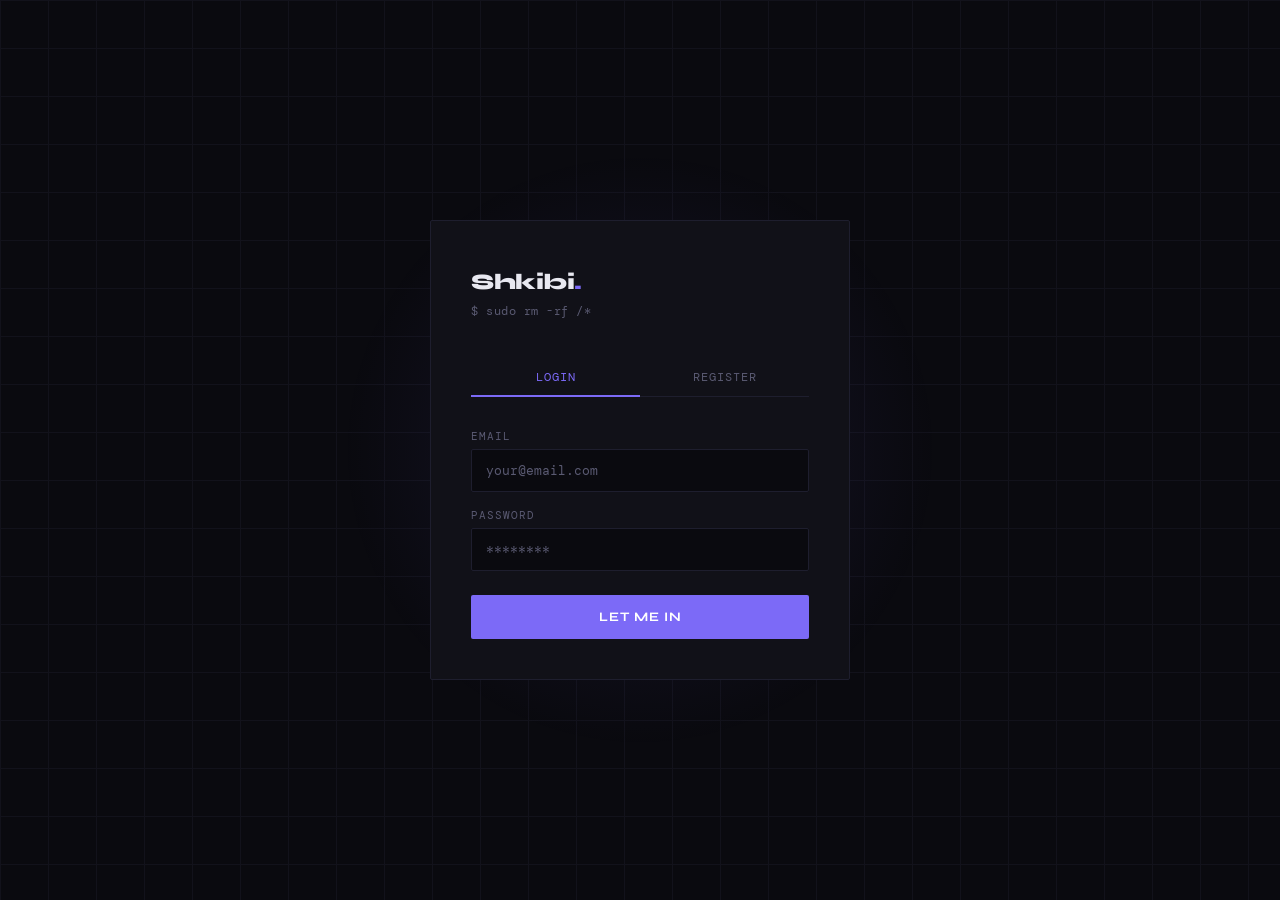
==== frontend/app.html @ e4601b24 "fix: add file attachments with previews for jpg, jpeg, png, gif, webp, mp4" ====
<!-- app.html -->
<!DOCTYPE html>
<html lang="en">
<head>
    <meta charset="UTF-8">
    <meta name="viewport" content="width=device-width, initial-scale=1.0">
    <title>Shkibidigram</title>
    <link rel="stylesheet" href="css/app.css">
</head>
<body>
<div id="app">
    <div id="topbar">
        <div class="logo">Shkibi<span>.</span></div>
        <div class="topbar-spacer"></div>
        <span id="current-user"></span>
        <button class="btn-icon" id="profile-btn">Profile</button>
        <button class="btn-icon" id="logout-btn">logout</button>
    </div>

    <div id="sidebar">
        <div class="sidebar-header">
            <div class="sidebar-tabs">
                <button class="sidebar-tab active" data-tab="chats">Chats</button>
                <button class="sidebar-tab" data-tab="contacts">Contacts</button>
            </div>
            <button class="btn-new" id="new-chat-btn">+ New</button>
        </div>
        <div id="chat-list"></div>
        <div id="contact-list" style="display:none;"></div>
    </div>

    <div id="main">
        <div id="empty-state">
            <div class="big">://</div>
            <div>select a chat or start a new one</div>
        </div>

        <div id="chat-view" style="display:none; flex-direction:column; flex:1; overflow:hidden;">
            <div id="chat-header">
                <div>
                    <div id="chat-header-name"></div>
                    <div id="chat-header-status"></div>
                </div>
                <div class="topbar-spacer"></div>
                <div id="typing-indicator">typing...</div>
            </div>

            <div id="messages-wrap"></div>

            <div id="input-area">
                <div id="input-row">
                    <button class="btn-attach" id="attach-btn" title="Attach file">➕</button>
                    <input type="file" id="file-input" style="display:none;">
                    <textarea id="msg-input" placeholder="Type a message... (Enter to send)" rows="1"></textarea>
                    <button id="send-btn">SEND</button>
                </div>
                <div id="msg-counter" style="font-size:11px;color:var(--muted);text-align:right;padding:2px 0;">0 / 2000</div>
            </div>
        </div>
    </div>
</div>

<div class="modal-overlay" id="new-chat-modal">
    <div class="modal">
        <h3>New direct chat</h3>
        <input id="modal-username" type="text" placeholder="Enter username...">
        <div class="modal-msg" id="modal-msg"></div>
        <div class="modal-actions">
            <button class="btn-secondary" id="modal-cancel">Cancel</button>
            <button class="btn-primary" id="modal-start">Start chat</button>
        </div>
    </div>
</div>

<div class="modal-overlay" id="profile-modal">
    <div class="modal profile-modal">
        <h3>Your Profile</h3>

        <div class="profile-avatar" id="profile-avatar">
            <img id="profile-avatar-img" src="" alt="avatar">
            <button class="btn-avatar" id="avatar-upload-btn" style="display:none;">
                Change avatar
            </button>
            <input type="file" id="avatar-upload" accept="image/jpeg,image/png" style="display:none">
        </div>

        <div class="profile-field">
            <label>Username</label>
            <input type="text" id="profile-username" readonly disabled class="readonly-field">
        </div>

        <div class="profile-field">
            <label>Email</label>
            <input type="email" id="profile-email" readonly disabled class="readonly-field">
        </div>

        <div class="profile-field">
            <label>Display name</label>
            <input type="text" id="profile-display-name" readonly disabled>
        </div>

        <div class="profile-field">
            <label>Status text</label>
            <input type="text" id="profile-status-text" readonly disabled>
        </div>

        <div class="profile-field">
            <label>Member since</label>
            <input type="text" id="profile-created-at" readonly disabled class="readonly-field">
        </div>

        <div id="profile-edit-status" class="edit-status" style="display: none;">
            Edit mode is ON - you can edit fields
        </div>

        <div id="profile-msg" class="modal-msg"></div>

        <div class="modal-actions">
            <button class="btn-secondary" id="profile-cancel">Cancel</button>
            <button class="btn-primary" id="profile-edit-btn">Edit</button>
            <button class="btn-primary" id="profile-save" style="display:none;">Save changes</button>
        </div>
    </div>
</div>

<div class="modal-overlay" id="user-profile-modal">
    <div class="modal profile-modal">
        <h3>Shkibi Profile</h3>

        <div class="profile-avatar" id="user-profile-avatar-section">
            <img id="user-profile-avatar-img" src="" alt="avatar">
        </div>

        <div class="profile-field">
            <label>Username</label>
            <input type="text" id="user-profile-username" readonly disabled class="readonly-field">
        </div>

        <div class="profile-field">
            <label>Display name</label>
            <input type="text" id="user-profile-display-name" readonly disabled class="readonly-field">
        </div>

        <div class="profile-field">
            <label>Status</label>
            <input type="text" id="user-profile-status-text" readonly disabled class="readonly-field">
        </div>

        <div class="modal-actions">
            <button class="btn-primary" id="user-profile-add-contact" style="display:none;">Add to contacts</button>
            <button class="btn-secondary" id="user-profile-close">Close</button>
        </div>
        <div id="user-profile-msg" class="modal-msg"></div>
    </div>
</div>

<div class="modal-overlay" id="chat-type-modal">
    <div class="modal">
        <h3>New chat</h3>
        <div class="modal-actions">
            <button class="btn-secondary" id="type-direct">Direct</button>
            <button class="btn-secondary" id="type-group">Group</button>
        </div>
        <button class="btn-secondary" id="type-cancel">Cancel</button>
    </div>
</div>

<div class="modal-overlay" id="new-group-modal">
    <div class="modal">
        <h3>New group chat</h3>
        <input id="group-name-input" type="text" placeholder="Group name...">
        <div class="group-members-label">Select members</div>
        <div id="group-contacts-list"></div>
        <div id="group-selected-count" class="group-selected-count">0 selected</div>
        <div id="group-msg" class="modal-msg"></div>
        <div class="modal-actions">
            <button class="btn-secondary" id="group-cancel">Cancel</button>
            <button class="btn-primary" id="group-create">Create group</button>
        </div>
    </div>
</div>

<div class="modal-overlay" id="group-info-modal">
    <div class="modal profile-modal">
        <h3 id="group-info-name"></h3>
        <div class="profile-avatar" id="group-info-avatar-section">
            <img id="group-info-avatar-img" src="" alt="avatar" style="width:80px;height:80px;border-radius:50%;object-fit:cover;border:2px solid var(--accent);background:var(--surface2);">
            <button class="btn-avatar" id="group-avatar-upload-btn" style="display:none;">Change avatar</button>
            <input type="file" id="group-avatar-input" accept="image/jpeg,image/png" style="display:none;">
        </div>
        <div id="group-info-view">
            <div class="group-members-label" id="group-info-count"></div>
        </div>
        <div id="group-info-edit" style="display:none;">
            <div class="profile-field">
                <label>Group name</label>
                <input type="text" id="group-info-name-input">
            </div>
            <div id="group-info-edit-msg" class="modal-msg"></div>
        </div>
        <div id="group-info-members" style="max-height:320px;overflow-y:auto;border:1px solid var(--border);border-radius:2px;"></div>
        <div class="modal-actions">
            <button class="btn-secondary" id="group-info-close">Close</button>
            <button class="btn-primary" id="group-info-edit-btn">Edit</button>
            <button class="btn-primary" id="group-info-save-btn" style="display:none;">Save</button>
            <button class="btn-primary" id="group-info-add-members">Add members</button>
            <button class="btn-danger" id="group-info-leave">Leave chat</button>
        </div>
    </div>
</div>

<div class="modal-overlay" id="add-members-modal">
    <div class="modal">
        <h3>Add members</h3>
        <div class="group-members-label">Select from contacts</div>
        <div id="add-members-list" style="max-height:260px;overflow-y:auto;border:1px solid var(--border);border-radius:2px;padding:6px;"></div>
        <div id="add-members-selected" class="group-selected-count">0 selected</div>
        <div id="add-members-msg" class="modal-msg"></div>
        <div class="modal-actions">
            <button class="btn-secondary" id="add-members-cancel">Back</button>
            <button class="btn-primary" id="add-members-confirm">Add</button>
        </div>
    </div>
</div>

<script src="js/api.js"></script>
<script src="js/ws.js"></script>
<script src="js/chats.js"></script>
<script src="js/messages.js"></script>
<script src="js/profile.js"></script>
<script src="js/some_profile.js"></script>
<script src="js/contacts.js"></script>
</body>
</html>
---- frontend/css/app.css ----
@import url('https://fonts.googleapis.com/css2?family=Syne:wght@400;600;700;800&family=DM+Mono:wght@300;400;500&display=swap');

*, *::before, *::after {
    box-sizing: border-box;
    margin: 0;
    padding: 0;
}

:root {
    --bg: #0a0a0f;
    --surface: #111118;
    --surface2: #16161f;
    --border: #1e1e2e;
    --accent: #7c6af7;
    --accent-dim: #4a3fa0;
    --text: #e8e8f0;
    --muted: #5a5a72;
    --error: #f7566a;
    --success: #56f7a0;
    --online: #56f7a0;
    --sidebar: 300px;
    --topbar: 56px;
}

html, body {
    height: 100%;
    background: var(--bg);
    color: var(--text);
    font-family: 'DM Mono', monospace;
    font-size: 13px;
    overflow: hidden;
}

#app {
    display: grid;
    grid-template-columns: var(--sidebar) 1fr;
    grid-template-rows: var(--topbar) 1fr;
    height: 100vh;
}

#topbar {
    grid-column: 1 / -1;
    display: flex;
    align-items: center;
    padding: 0 20px;
    border-bottom: 1px solid var(--border);
    background: var(--surface);
    gap: 16px;
}

.logo {
    font-family: 'Syne', sans-serif;
    font-size: 18px;
    font-weight: 800;
    letter-spacing: -0.5px;
    cursor: pointer;
}

.logo span {
    color: var(--accent);
}

.topbar-spacer {
    flex: 1;
}

#current-user {
    color: var(--muted);
    font-size: 12px;
}

.btn-icon {
    background: none;
    border: 1px solid var(--border);
    border-radius: 2px;
    color: var(--muted);
    padding: 6px 12px;
    font-family: 'DM Mono', monospace;
    font-size: 11px;
    cursor: pointer;
    transition: all 0.2s;
}

.btn-icon:hover {
    color: var(--text);
    border-color: var(--muted);
}

#sidebar {
    background: var(--surface);
    border-right: 1px solid var(--border);
    display: flex;
    flex-direction: column;
    overflow: hidden;
}

.sidebar-header {
    display: flex;
    align-items: center;
    justify-content: space-between;
    padding: 16px;
    border-bottom: 1px solid var(--border);
}

.sidebar-title {
    font-family: 'Syne', sans-serif;
    font-size: 11px;
    font-weight: 700;
    letter-spacing: 2px;
    text-transform: uppercase;
    color: var(--muted);
}

.btn-new {
    background: var(--accent);
    border: none;
    border-radius: 2px;
    color: #fff;
    font-family: 'Syne', sans-serif;
    font-size: 11px;
    font-weight: 700;
    padding: 6px 12px;
    cursor: pointer;
    letter-spacing: 1px;
    transition: background 0.2s;
}

.btn-new:hover {
    background: #9180ff;
}

#chat-list {
    flex: 1;
    overflow-y: auto;
}

#chat-list::-webkit-scrollbar {
    width: 4px;
}

#chat-list::-webkit-scrollbar-track {
    background: transparent;
}

#chat-list::-webkit-scrollbar-thumb {
    background: var(--border);
    border-radius: 2px;
}

.chat-item {
    display: flex;
    align-items: center;
    gap: 12px;
    padding: 14px 16px;
    border-bottom: 1px solid var(--border);
    cursor: pointer;
    transition: background 0.15s;
}

.chat-item:hover {
    background: var(--surface2);
}

.chat-item.active {
    background: var(--surface2);
    border-left: 2px solid var(--accent);
}

.avatar {
    width: 36px;
    height: 36px;
    border-radius: 2px;
    background: var(--accent-dim);
    display: flex;
    align-items: center;
    justify-content: center;
    font-family: 'Syne', sans-serif;
    font-weight: 700;
    font-size: 14px;
    color: #fff;
    flex-shrink: 0;
    position: relative;
}

.online-dot {
    position: absolute;
    bottom: -2px;
    right: -2px;
    width: 8px;
    height: 8px;
    border-radius: 50%;
    background: var(--online);
    border: 2px solid var(--surface);
    display: none;
}

.online-dot.visible {
    display: block;
}

.chat-info {
    flex: 1;
    min-width: 0;
}

.chat-name {
    font-family: 'Syne', sans-serif;
    font-size: 13px;
    font-weight: 600;
    white-space: nowrap;
    overflow: hidden;
    text-overflow: ellipsis;
}

.chat-preview {
    color: var(--muted);
    font-size: 11px;
    white-space: nowrap;
    overflow: hidden;
    text-overflow: ellipsis;
    margin-top: 2px;
}

#main {
    display: flex;
    flex-direction: column;
    overflow: hidden;
}

#chat-header {
    height: var(--topbar);
    display: flex;
    align-items: center;
    padding: 0 20px;
    border-bottom: 1px solid var(--border);
    background: var(--surface);
    gap: 12px;
}

#chat-header-name {
    font-family: 'Syne', sans-serif;
    font-size: 15px;
    font-weight: 700;
}

#chat-header-status {
    color: var(--muted);
    font-size: 11px;
}

#typing-indicator {
    color: var(--accent);
    font-size: 11px;
    display: none;
}

#typing-indicator.visible {
    display: block;
}

#empty-state {
    flex: 1;
    display: flex;
    flex-direction: column;
    align-items: center;
    justify-content: center;
    color: var(--muted);
    gap: 8px;
}

#empty-state .big {
    font-family: 'Syne', sans-serif;
    font-size: 32px;
    font-weight: 800;
    color: var(--border);
}

#messages-wrap {
    flex: 1;
    overflow-y: auto;
    padding: 20px;
    display: flex;
    flex-direction: column;
    gap: 4px;
}

#messages-wrap::-webkit-scrollbar {
    width: 4px;
}

#messages-wrap::-webkit-scrollbar-thumb {
    background: var(--border);
}

.msg-row {
    display: flex;
    gap: 10px;
    max-width: 70%;
}

.msg-row.mine {
    align-self: flex-end;
    flex-direction: row-reverse;
}

.msg-row.mine .bubble {
    background: var(--accent-dim);
    border-color: var(--accent);
}

.msg-row.mine .bubble-time,
.msg-row.mine .bubble-status {
    color: rgba(255, 255, 255, 0.6);
}

.msg-row.mine .bubble-status.read {
    color: #fff;
}

.bubble {
    background: var(--surface);
    border: 1px solid var(--border);
    border-radius: 2px;
    padding: 10px 14px;
    line-height: 1.5;
}

.bubble-meta {
    display: flex;
    gap: 8px;
    align-items: baseline;
    margin-bottom: 4px;
}

.bubble-sender {
    font-family: 'Syne', sans-serif;
    font-size: 11px;
    font-weight: 700;
    color: var(--accent);
}

.bubble-time {
    font-size: 10px;
    color: var(--muted);
}

.bubble-status {
    font-size: 10px;
    color: var(--muted);
}

.bubble-content {
    word-break: break-word;
}

.bubble-edited {
    font-size: 10px;
    color: var(--muted);
    margin-top: 4px;
}

#input-area {
    padding: 16px 20px;
    border-top: 1px solid var(--border);
    background: var(--surface);
    display: flex;
    flex-direction: column;
    gap: 0;
}

#input-row {
    display: flex;
    gap: 10px;
    align-items: flex-end;
}

#msg-input {
    flex: 1;
    background: var(--bg);
    border: 1px solid var(--border);
    border-radius: 2px;
    color: var(--text);
    font-family: 'DM Mono', monospace;
    font-size: 13px;
    padding: 12px 14px;
    resize: none;
    outline: none;
    min-height: 44px;
    max-height: 140px;
    line-height: 1.5;
    transition: border-color 0.2s;
    scrollbar-width: none;
}

#msg-input::-webkit-scrollbar {
    display: none;
}

#msg-input:focus {
    border-color: var(--accent);
}

#msg-input::placeholder {
    color: var(--muted);
}

#send-btn {
    background: var(--accent);
    border: none;
    border-radius: 2px;
    color: #fff;
    font-family: 'Syne', sans-serif;
    font-size: 12px;
    font-weight: 700;
    letter-spacing: 1px;
    padding: 12px 20px;
    cursor: pointer;
    transition: background 0.2s;
    height: 44px;
}

#send-btn:hover {
    background: #9180ff;
}

.modal-overlay {
    position: fixed;
    inset: 0;
    background: rgba(0, 0, 0, 0.7);
    display: flex;
    align-items: center;
    justify-content: center;
    z-index: 100;
    display: none;
}

.modal-overlay.open {
    display: flex;
}

.modal {
    background: var(--surface);
    border: 1px solid var(--border);
    border-radius: 2px;
    padding: 32px;
    width: 380px;
    display: flex;
    flex-direction: column;
    gap: 16px;
}

.modal h3 {
    font-family: 'Syne', sans-serif;
    font-size: 16px;
    font-weight: 800;
}

.modal input {
    background: var(--bg);
    border: 1px solid var(--border);
    border-radius: 2px;
    color: var(--text);
    font-family: 'DM Mono', monospace;
    font-size: 13px;
    padding: 10px 12px;
    outline: none;
    width: 100%;
}

.modal input:focus {
    border-color: var(--accent);
}

.modal-actions {
    display: flex;
    gap: 10px;
}

.btn-primary {
    flex: 1;
    background: var(--accent);
    border: none;
    border-radius: 2px;
    color: #fff;
    font-family: 'Syne', sans-serif;
    font-size: 12px;
    font-weight: 700;
    letter-spacing: 1px;
    padding: 12px;
    cursor: pointer;
}

.btn-secondary {
    flex: 1;
    background: none;
    border: 1px solid var(--border);
    border-radius: 2px;
    color: var(--muted);
    font-family: 'DM Mono', monospace;
    font-size: 12px;
    padding: 12px;
    cursor: pointer;
}

.btn-secondary:hover {
    color: var(--text);
}

.modal-msg {
    font-size: 12px;
    color: var(--text);
    display: none;
}

.modal-msg.show {
    display: block;
}

.profile-modal {
    width: 420px;
    max-width: 90%;
}

.profile-avatar {
    display: flex;
    flex-direction: column;
    align-items: center;
    gap: 10px;
    margin-bottom: 20px;
}

.profile-avatar img {
    width: 80px;
    height: 80px;
    border-radius: 50%;
    object-fit: cover;
    border: 2px solid var(--accent);
    background: var(--surface2);
}

.avatar-upload-btn {
    font-size: 11px;
    color: var(--accent);
    cursor: pointer;
    text-decoration: underline;
    font-family: 'DM Mono', monospace;
}

.avatar-upload-btn:hover {
    color: var(--text);
}

.profile-field {
    display: flex;
    flex-direction: column;
    gap: 6px;
    margin-bottom: 16px;
}

.profile-field label {
    font-size: 11px;
    letter-spacing: 1px;
    text-transform: uppercase;
    color: var(--muted);
}

.profile-field input {
    background: var(--bg);
    border: 1px solid var(--border);
    border-radius: 2px;
    color: var(--text);
    font-family: 'DM Mono', monospace;
    font-size: 13px;
    padding: 10px 12px;
    outline: none;
    transition: border-color 0.2s;
}

.profile-field input:focus {
    border-color: var(--accent);
}

.readonly-field {
    background: var(--surface2) !important;
    opacity: 0.7;
    cursor: default;
}

.readonly-field:focus {
    border-color: var(--border) !important;
}

.modal-actions {
    display: flex;
    gap: 10px;
    margin-top: 10px;
}

.btn-primary {
    flex: 1;
    background: var(--accent);
    border: none;
    border-radius: 2px;
    color: #fff;
    font-family: 'Syne', sans-serif;
    font-size: 12px;
    font-weight: 700;
    letter-spacing: 1px;
    padding: 12px;
    cursor: pointer;
    transition: background 0.2s;
}

.btn-primary:hover {
    background: #9180ff;
}

.btn-primary:disabled {
    background: var(--accent-dim);
    cursor: not-allowed;
}

.btn-secondary {
    flex: 1;
    background: none;
    border: 1px solid var(--border);
    border-radius: 2px;
    color: var(--muted);
    font-family: 'DM Mono', monospace;
    font-size: 12px;
    padding: 12px;
    cursor: pointer;
    transition: all 0.2s;
}

.btn-secondary:hover {
    color: var(--text);
    border-color: var(--text);
}

.edit-status {
    text-align: center;
    padding: 10px;
    margin: 10px 0;
    background: rgba(124, 106, 247, 0.15);
    border: 1px solid var(--accent);
    border-radius: 2px;
    color: #ffffff;
    font-size: 12px;
    font-weight: 600;
    letter-spacing: 0.5px;
}

.profile-field input.editable {
    background: var(--bg) !important;
    border: 2px solid var(--accent) !important;
    color: var(--text) !important;
    opacity: 1;
}

.profile-field input:disabled {
    background: var(--surface2);
    border: 1px solid var(--border);
    opacity: 0.7;
    cursor: not-allowed;
}

.btn-avatar {
    background: var(--surface2);
    border: 1px solid var(--border);
    border-radius: 6px;
    color: var(--text);
    font-family: 'DM Mono', monospace;
    font-size: 12px;
    padding: 8px 16px;
    cursor: pointer;
    transition: all 0.2s ease;
    display: flex;
    align-items: center;
    gap: 6px;
    letter-spacing: 0.5px;
}

.btn-avatar:hover {
    background: var(--accent);
    border-color: var(--accent);
    color: #fff;
    transform: translateY(-1px);
    box-shadow: 0 4px 12px rgba(124, 106, 247, 0.3);
}

.btn-avatar:active {
    transform: translateY(0);
}

.btn-avatar::before {
    font-size: 14px;
}

.btn-avatar:disabled {
    opacity: 0.5;
    cursor: not-allowed;
    transform: none;
    box-shadow: none;
}

.btn-avatar:disabled:hover {
    background: var(--surface2);
    border-color: var(--border);
    color: var(--text);
}

#chat-header-name {
    cursor: pointer;
    transition: color 0.2s;
}

#chat-header-name:hover {
    color: var(--accent);
}

.modal-msg.success {
    background: rgba(86,247,160,0.1);
    border: 1px solid var(--success);
    color: var(--success);
    display: block;
}
.modal-msg.error {
    background: rgba(247,86,106,0.1);
    border: 1px solid var(--error);
    color: var(--error);
    display: block;
}

.sidebar-tabs {
    display: flex;
    flex: 1;
    margin-right: 12px;
}
.sidebar-tab {
    flex: 1;
    background: none;
    border: none;
    border-bottom: 2px solid transparent;
    color: var(--muted);
    cursor: pointer;
    padding: 0;
    font-family: 'Syne', sans-serif;
    font-size: 11px;
    font-weight: 700;
    letter-spacing: 1.5px;
    text-transform: uppercase;
    transition: color 0.15s, border-color 0.15s;
}
.sidebar-tab.active {
    color: var(--accent);
    border-bottom-color: var(--accent);
}
.btn-remove-contact {
    background: none;
    border: none;
    color: var(--muted);
    cursor: pointer;
    font-size: 12px;
    opacity: 0;
    transition: opacity 0.15s;
    padding: 4px 6px;
    flex-shrink: 0;
}
.chat-item:hover .btn-remove-contact {
    opacity: 1;
}
.empty-contacts {
    padding: 32px 16px;
    text-align: center;
    color: var(--muted);
    font-size: 13px;
}



.group-members-label {
    font-size: 11px;
    letter-spacing: 1px;
    text-transform: uppercase;
    color: var(--muted);
    margin-bottom: 4px;
}

#group-contacts-list {
    display: flex;
    flex-direction: column;
    gap: 4px;
    max-height: 220px;
    overflow-y: auto;
    border: 1px solid var(--border);
    border-radius: 2px;
    padding: 6px;
}

#group-contacts-list::-webkit-scrollbar {
    width: 4px;
}

#group-contacts-list::-webkit-scrollbar-thumb {
    background: var(--border);
}

.group-member-item {
    display: flex;
    align-items: center;
    gap: 10px;
    padding: 8px 10px;
    border-radius: 2px;
    cursor: pointer;
    transition: background 0.15s;
    user-select: none;
}

.group-member-item:hover {
    background: var(--surface2);
}

.group-member-item.selected {
    background: rgba(124, 106, 247, 0.15);
    border: 1px solid var(--accent-dim);
}

.group-member-check {
    width: 16px;
    height: 16px;
    border: 1px solid var(--muted);
    border-radius: 2px;
    display: flex;
    align-items: center;
    justify-content: center;
    font-size: 11px;
    flex-shrink: 0;
    transition: all 0.15s;
}

.group-member-item.selected .group-member-check {
    background: var(--accent);
    border-color: var(--accent);
    color: #fff;
}

.group-member-name {
    font-family: 'Syne', sans-serif;
    font-size: 13px;
    font-weight: 600;
}

.group-member-username {
    font-size: 11px;
    color: var(--muted);
}

.group-selected-count {
    font-size: 11px;
    color: var(--muted);
    text-align: right;
}

.btn-danger {
    flex: 1;
    background: none;
    border: 1px solid var(--error);
    border-radius: 2px;
    color: var(--error);
    font-family: 'DM Mono', monospace;
    font-size: 12px;
    padding: 12px;
    cursor: pointer;
    transition: all 0.2s;
}

.btn-danger:hover {
    background: rgba(247, 86, 106, 0.1);
}

.msg-context-menu {
    position: fixed;
    z-index: 200;
    background: var(--surface);
    border: 1px solid var(--border);
    border-radius: 2px;
    min-width: 180px;
    overflow: hidden;
    box-shadow: 0 4px 16px rgba(0,0,0,0.4);
}

.context-menu-item {
    padding: 10px 16px;
    font-size: 12px;
    font-family: 'DM Mono', monospace;
    cursor: pointer;
    transition: background 0.15s;
    color: var(--text);
}

.context-menu-item:hover {
    background: var(--surface2);
}

.context-menu-item.danger {
    color: var(--error);
}

.context-menu-item.danger:hover {
    background: rgba(247, 86, 106, 0.1);
}

.context-menu-divider {
    height: 1px;
    background: var(--border);
    margin: 4px 0;
}

.context-menu-label {
    padding: 4px 16px;
    font-size: 10px;
    letter-spacing: 1px;
    text-transform: uppercase;
    color: var(--muted);
}

.context-menu-reader {
    color: var(--text);
    font-size: 12px;
    cursor: default;
}

.context-menu-reader:hover {
    background: none;
}

.edit-indicator {
    display: none;
    align-items: center;
    justify-content: space-between;
    padding: 6px 14px;
    font-size: 11px;
    color: var(--accent);
    border-top: 1px solid var(--accent-dim);
    background: rgba(124, 106, 247, 0.08);
    width: 100%;
}

.edit-indicator button {
    background: none;
    border: none;
    color: var(--muted);
    cursor: pointer;
    font-size: 13px;
    padding: 0 4px;
}

.edit-indicator button:hover {
    color: var(--text);
}

.unread-badge {
    min-width: 18px;
    height: 18px;
    background: var(--accent);
    border-radius: 9px;
    font-size: 11px;
    font-family: 'Syne', sans-serif;
    font-weight: 700;
    color: #fff;
    display: flex;
    align-items: center;
    justify-content: center;
    padding: 0 5px;
    flex-shrink: 0;
}

.bubble-reply {
    border-left: 2px solid var(--accent);
    padding: 4px 8px;
    margin-bottom: 6px;
    cursor: pointer;
    border-radius: 2px;
    background: rgba(124, 106, 247, 0.08);
    transition: background 0.15s;
}

.bubble-reply:hover {
    background: rgba(124, 106, 247, 0.18);
}

.bubble-reply-sender {
    display: block;
    font-size: 11px;
    font-family: 'Syne', sans-serif;
    font-weight: 700;
    color: var(--accent);
    margin-bottom: 2px;
}

.bubble-reply-text {
    display: block;
    font-size: 11px;
    color: var(--text);
    opacity: 0.7;
    white-space: nowrap;
    overflow: hidden;
    text-overflow: ellipsis;
}

.reply-indicator-content {
    display: flex;
    flex-direction: column;
    gap: 2px;
    flex: 1;
    min-width: 0;
}

.reply-indicator-sender {
    font-size: 11px;
    font-family: 'Syne', sans-serif;
    font-weight: 700;
    color: var(--accent);
}

.reply-indicator-text {
    font-size: 11px;
    color: var(--muted);
    white-space: nowrap;
    overflow: hidden;
    text-overflow: ellipsis;
}

.msg-row.highlighted .bubble {
    animation: highlight-flash 1.5s ease;
}

@keyframes highlight-flash {
    0%   { background: rgba(124, 106, 247, 0.35); }
    100% { background: inherit; }
}

.date-separator {
    display: flex;
    align-items: center;
    gap: 12px;
    padding: 12px 0;
    color: var(--muted);
    font-size: 11px;
    letter-spacing: 1px;
    text-transform: uppercase;
}

.date-separator::before,
.date-separator::after {
    content: '';
    flex: 1;
    height: 1px;
    background: var(--border);
}

.btn-attach {
    background: none;
    border: none;
    font-size: 18px;
    cursor: pointer;
    padding: 0 8px;
    color: var(--muted);
    transition: color 0.15s;
    flex-shrink: 0;
    margin-bottom: 8px;
}

.btn-attach:hover {
    color: var(--text);
}

.btn-attach:disabled {
    opacity: 0.5;
    cursor: not-allowed;
}

.bubble-attachment {
    margin-bottom: 6px;
}

.bubble-file-preview {
    display: flex;
    align-items: center;
    gap: 10px;
    padding: 8px 10px;
    background: rgba(0, 0, 0, 0.2);
    border-radius: 4px;
    min-width: 200px;
    max-width: 280px;
}

.file-preview-icon {
    font-size: 28px;
    text-decoration: none;
    cursor: pointer;
    display: block;
    background: transparent;
}

.file-preview-info {
    flex: 1;
    min-width: 0;
}

.file-preview-name {
    font-size: 12px;
    font-family: 'Syne', sans-serif;
    font-weight: 600;
    white-space: nowrap;
    overflow: hidden;
    text-overflow: ellipsis;
    color: var(--text);
}

.file-preview-meta {
    font-size: 11px;
    color: var(--muted);
    margin-top: 2px;
}

.file-preview-download {
    color: var(--accent);
    font-size: 18px;
    text-decoration: none;
    flex-shrink: 0;
    padding: 4px;
    transition: color 0.15s;
}

.file-preview-download:hover {
    color: var(--text);
}

.file-preview-thumb {
    width: 40px;
    height: 40px;
    border-radius: 4px;
    overflow: hidden;
    flex-shrink: 0;
}

.file-preview-thumb img {
    width: 100%;
    height: 100%;
    object-fit: cover;
}

.file-preview-name-link {
    color: var(--text);
    text-decoration: none;
}

.file-preview-name-link:hover {
    color: var(--accent);
}

.file-preview-thumb {
    position: relative;
}

.file-preview-video-thumb {
    width: 40px;
    height: 40px;
    object-fit: cover;
    border-radius: 4px;
    display: block;
}
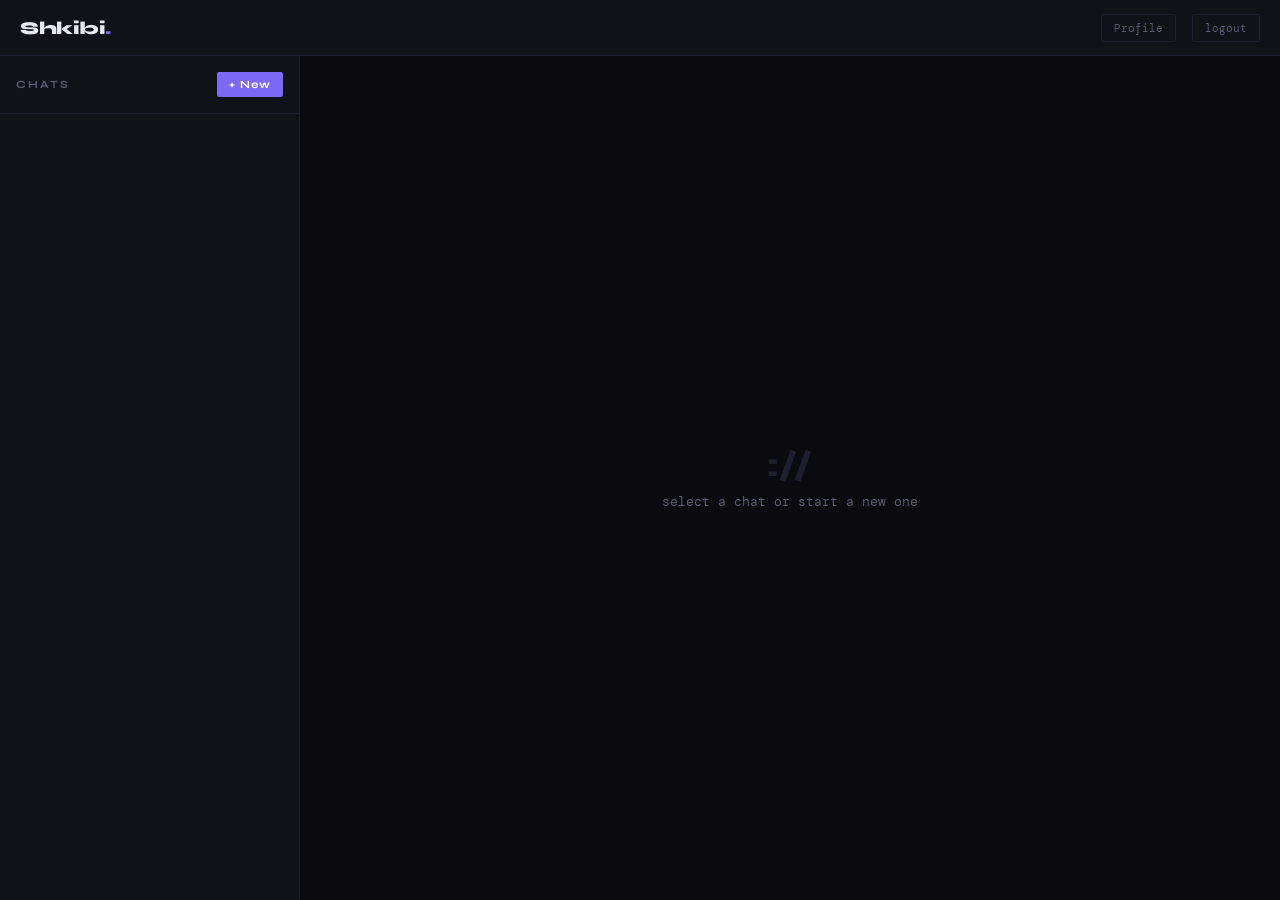
==== commit 8194340b: "Merge branch 'refs/heads/develop' into feature/calls_via_WebRTC # Conflicts: #	frontend/app.html #	f" ====
--- a/frontend/app.html
+++ b/frontend/app.html
@@ -1,234 +1,222 @@
-<!-- app.html -->
 <!DOCTYPE html>
 <html lang="en">
 <head>
-    <meta charset="UTF-8">
-    <meta name="viewport" content="width=device-width, initial-scale=1.0">
-    <title>Shkibidigram</title>
-    <link rel="stylesheet" href="css/app.css">
+  <meta charset="UTF-8">
+  <meta name="viewport" content="width=device-width, initial-scale=1.0, maximum-scale=1.0, user-scalable=yes, viewport-fit=cover, interactive-widget=resizes-content">
+  <meta name="apple-mobile-web-app-capable" content="yes">
+  <meta name="apple-mobile-web-app-status-bar-style" content="black-translucent">
+  <meta name="theme-color" content="#0a0a0f">
+  <title>Shkibidigram</title>
+  <link rel="stylesheet" href="css/app.css">
 </head>
 <body>
 <div id="app">
-    <div id="topbar">
-        <div class="logo">Shkibi<span>.</span></div>
+
+  <!-- TOPBAR -->
+  <div id="topbar">
+    <!-- [develop] burger для мобилки -->
+    <button class="burger-btn" id="burger-btn">
+      <span></span>
+      <span></span>
+      <span></span>
+    </button>
+    <div class="logo">Shkibi<span>.</span></div>
+    <div class="topbar-spacer"></div>
+    <span id="current-user"></span>
+    <!-- [develop] кнопка профиля -->
+    <button class="btn-icon" id="profile-btn">Profile</button>
+    <button class="btn-icon" id="logout-btn">logout</button>
+  </div>
+
+  <!-- SIDEBAR -->
+  <div id="sidebar">
+    <div class="sidebar-header">
+      <span class="sidebar-title">Chats</span>
+      <button class="btn-new" id="new-chat-btn">+ New</button>
+    </div>
+    <div id="chat-list"></div>
+  </div>
+
+  <!-- MAIN -->
+  <div id="main">
+
+    <!-- empty state -->
+    <div id="empty-state">
+      <div class="big">://</div>
+      <div>select a chat or start a new one</div>
+    </div>
+
+    <!-- chat view -->
+    <div id="chat-view" style="display:none; flex-direction:column; flex:1; overflow:hidden;">
+      <div id="chat-header">
+        <div>
+          <div id="chat-header-name"></div>
+          <div id="chat-header-status"></div>
+        </div>
         <div class="topbar-spacer"></div>
-        <span id="current-user"></span>
-        <button class="btn-icon" id="profile-btn">Profile</button>
-        <button class="btn-icon" id="logout-btn">logout</button>
-    </div>
-
-    <div id="sidebar">
-        <div class="sidebar-header">
-            <div class="sidebar-tabs">
-                <button class="sidebar-tab active" data-tab="chats">Chats</button>
-                <button class="sidebar-tab" data-tab="contacts">Contacts</button>
-            </div>
-            <button class="btn-new" id="new-chat-btn">+ New</button>
-        </div>
-        <div id="chat-list"></div>
-        <div id="contact-list" style="display:none;"></div>
-    </div>
-
-    <div id="main">
-        <div id="empty-state">
-            <div class="big">://</div>
-            <div>select a chat or start a new one</div>
-        </div>
-
-        <div id="chat-view" style="display:none; flex-direction:column; flex:1; overflow:hidden;">
-            <div id="chat-header">
-                <div>
-                    <div id="chat-header-name"></div>
-                    <div id="chat-header-status"></div>
-                </div>
-                <div class="topbar-spacer"></div>
-                <div id="typing-indicator">typing...</div>
-            </div>
-
-            <div id="messages-wrap"></div>
-
-            <div id="input-area">
-                <div id="input-row">
-                    <button class="btn-attach" id="attach-btn" title="Attach file">➕</button>
-                    <input type="file" id="file-input" style="display:none;">
-                    <textarea id="msg-input" placeholder="Type a message... (Enter to send)" rows="1"></textarea>
-                    <button id="send-btn">SEND</button>
-                </div>
-                <div id="msg-counter" style="font-size:11px;color:var(--muted);text-align:right;padding:2px 0;">0 / 2000</div>
-            </div>
-        </div>
-    </div>
-</div>
-
+        <div id="typing-indicator">typing...</div>
+        <!-- [my branch] кнопка звонка — только для direct чатов -->
+        <button class="btn-call" id="btn-call" onclick="startCall()" style="display:none;">
+          &#9990; CALL
+        </button>
+      </div>
+
+      <div id="messages-wrap"></div>
+
+      <div id="input-area">
+        <textarea id="msg-input" placeholder="Type a message... (Enter to send)" rows="1"></textarea>
+        <button id="send-btn">SEND</button>
+      </div>
+    </div>
+
+  </div>
+
+  <!-- [develop] mobile sidebar overlay -->
+  <div class="mobile-overlay" id="mobile-overlay"></div>
+
+</div>
+
+<!-- ── ВХОДЯЩИЙ ЗВОНОК (my branch) ──────────────────────────────────────── -->
+<div class="modal-overlay" id="incoming-overlay">
+  <div class="modal incoming-modal">
+    <div class="incoming-icon">&#9990;</div>
+    <div class="incoming-title">Входящий звонок</div>
+    <div class="incoming-caller" id="incoming-caller-name"></div>
+    <div class="modal-actions">
+      <button class="btn-reject"  onclick="rejectCall()">ОТКЛОНИТЬ</button>
+      <button class="btn-primary" onclick="acceptCall()">ПРИНЯТЬ</button>
+    </div>
+  </div>
+</div>
+
+<!-- ── ОКНО ЗВОНКА (my branch) ──────────────────────────────────────────── -->
+<div class="call-overlay" id="call-overlay">
+  <div class="call-window">
+
+    <div class="call-header">
+      <span class="call-remote-name" id="call-remote-name"></span>
+      <span class="call-status" id="call-status"></span>
+    </div>
+
+    <div class="call-videos">
+      <video id="call-remote-video" autoplay playsinline></video>
+      <video id="call-local-video"  autoplay muted playsinline></video>
+    </div>
+
+    <div class="call-controls">
+      <button class="call-btn" id="call-btn-mic"   onclick="toggleMic()">MIC OFF</button>
+      <button class="call-btn" id="call-btn-video" onclick="toggleVideo()">CAM ON</button>
+      <button class="call-btn call-btn-end"         onclick="hangupCall()">END</button>
+    </div>
+
+  </div>
+</div>
+
+<!-- ── NEW CHAT MODAL ────────────────────────────────────────────────────── -->
 <div class="modal-overlay" id="new-chat-modal">
-    <div class="modal">
-        <h3>New direct chat</h3>
-        <input id="modal-username" type="text" placeholder="Enter username...">
-        <div class="modal-msg" id="modal-msg"></div>
-        <div class="modal-actions">
-            <button class="btn-secondary" id="modal-cancel">Cancel</button>
-            <button class="btn-primary" id="modal-start">Start chat</button>
-        </div>
-    </div>
-</div>
-
+  <div class="modal">
+    <h3>New direct chat</h3>
+    <input id="modal-username" type="text" placeholder="Enter username...">
+    <div class="modal-msg" id="modal-msg"></div>
+    <div class="modal-actions">
+      <button class="btn-secondary" id="modal-cancel">Cancel</button>
+      <button class="btn-primary"   id="modal-start">Start chat</button>
+    </div>
+  </div>
+</div>
+
+<!-- ── MY PROFILE MODAL (develop) ───────────────────────────────────────── -->
 <div class="modal-overlay" id="profile-modal">
-    <div class="modal profile-modal">
-        <h3>Your Profile</h3>
-
-        <div class="profile-avatar" id="profile-avatar">
-            <img id="profile-avatar-img" src="" alt="avatar">
-            <button class="btn-avatar" id="avatar-upload-btn" style="display:none;">
-                Change avatar
-            </button>
-            <input type="file" id="avatar-upload" accept="image/jpeg,image/png" style="display:none">
-        </div>
-
-        <div class="profile-field">
-            <label>Username</label>
-            <input type="text" id="profile-username" readonly disabled class="readonly-field">
-        </div>
-
-        <div class="profile-field">
-            <label>Email</label>
-            <input type="email" id="profile-email" readonly disabled class="readonly-field">
-        </div>
-
-        <div class="profile-field">
-            <label>Display name</label>
-            <input type="text" id="profile-display-name" readonly disabled>
-        </div>
-
-        <div class="profile-field">
-            <label>Status text</label>
-            <input type="text" id="profile-status-text" readonly disabled>
-        </div>
-
-        <div class="profile-field">
-            <label>Member since</label>
-            <input type="text" id="profile-created-at" readonly disabled class="readonly-field">
-        </div>
-
-        <div id="profile-edit-status" class="edit-status" style="display: none;">
-            Edit mode is ON - you can edit fields
-        </div>
-
-        <div id="profile-msg" class="modal-msg"></div>
-
-        <div class="modal-actions">
-            <button class="btn-secondary" id="profile-cancel">Cancel</button>
-            <button class="btn-primary" id="profile-edit-btn">Edit</button>
-            <button class="btn-primary" id="profile-save" style="display:none;">Save changes</button>
-        </div>
-    </div>
-</div>
-
+  <div class="modal profile-modal">
+    <h3>Your Profile</h3>
+
+    <div class="profile-avatar" id="profile-avatar">
+      <img id="profile-avatar-img" src="" alt="avatar">
+      <button class="btn-avatar" id="avatar-upload-btn" style="display:none;">
+        Change avatar
+      </button>
+      <input type="file" id="avatar-upload" accept="image/jpeg,image/png" style="display:none">
+    </div>
+
+    <div class="profile-field">
+      <label>Username</label>
+      <input type="text" id="profile-username" readonly disabled class="readonly-field">
+    </div>
+
+    <div class="profile-field">
+      <label>Email</label>
+      <input type="email" id="profile-email" readonly disabled class="readonly-field">
+    </div>
+
+    <div class="profile-field">
+      <label>Display name</label>
+      <input type="text" id="profile-display-name" readonly disabled>
+    </div>
+
+    <div class="profile-field">
+      <label>Status text</label>
+      <input type="text" id="profile-status-text" readonly disabled>
+    </div>
+
+    <div class="profile-field">
+      <label>Member since</label>
+      <input type="text" id="profile-created-at" readonly disabled class="readonly-field">
+    </div>
+
+    <div id="profile-edit-status" class="edit-status" style="display:none;">
+      Edit mode is ON - you can edit fields
+    </div>
+
+    <div id="profile-msg" class="modal-msg"></div>
+
+    <div class="modal-actions">
+      <button class="btn-secondary" id="profile-cancel">Cancel</button>
+      <button class="btn-primary"   id="profile-edit-btn">Edit</button>
+      <button class="btn-primary"   id="profile-save" style="display:none;">Save changes</button>
+    </div>
+  </div>
+</div>
+
+<!-- ── USER PROFILE MODAL (develop) ─────────────────────────────────────── -->
 <div class="modal-overlay" id="user-profile-modal">
-    <div class="modal profile-modal">
-        <h3>Shkibi Profile</h3>
-
-        <div class="profile-avatar" id="user-profile-avatar-section">
-            <img id="user-profile-avatar-img" src="" alt="avatar">
-        </div>
-
-        <div class="profile-field">
-            <label>Username</label>
-            <input type="text" id="user-profile-username" readonly disabled class="readonly-field">
-        </div>
-
-        <div class="profile-field">
-            <label>Display name</label>
-            <input type="text" id="user-profile-display-name" readonly disabled class="readonly-field">
-        </div>
-
-        <div class="profile-field">
-            <label>Status</label>
-            <input type="text" id="user-profile-status-text" readonly disabled class="readonly-field">
-        </div>
-
-        <div class="modal-actions">
-            <button class="btn-primary" id="user-profile-add-contact" style="display:none;">Add to contacts</button>
-            <button class="btn-secondary" id="user-profile-close">Close</button>
-        </div>
-        <div id="user-profile-msg" class="modal-msg"></div>
-    </div>
-</div>
-
-<div class="modal-overlay" id="chat-type-modal">
-    <div class="modal">
-        <h3>New chat</h3>
-        <div class="modal-actions">
-            <button class="btn-secondary" id="type-direct">Direct</button>
-            <button class="btn-secondary" id="type-group">Group</button>
-        </div>
-        <button class="btn-secondary" id="type-cancel">Cancel</button>
-    </div>
-</div>
-
-<div class="modal-overlay" id="new-group-modal">
-    <div class="modal">
-        <h3>New group chat</h3>
-        <input id="group-name-input" type="text" placeholder="Group name...">
-        <div class="group-members-label">Select members</div>
-        <div id="group-contacts-list"></div>
-        <div id="group-selected-count" class="group-selected-count">0 selected</div>
-        <div id="group-msg" class="modal-msg"></div>
-        <div class="modal-actions">
-            <button class="btn-secondary" id="group-cancel">Cancel</button>
-            <button class="btn-primary" id="group-create">Create group</button>
-        </div>
-    </div>
-</div>
-
-<div class="modal-overlay" id="group-info-modal">
-    <div class="modal profile-modal">
-        <h3 id="group-info-name"></h3>
-        <div class="profile-avatar" id="group-info-avatar-section">
-            <img id="group-info-avatar-img" src="" alt="avatar" style="width:80px;height:80px;border-radius:50%;object-fit:cover;border:2px solid var(--accent);background:var(--surface2);">
-            <button class="btn-avatar" id="group-avatar-upload-btn" style="display:none;">Change avatar</button>
-            <input type="file" id="group-avatar-input" accept="image/jpeg,image/png" style="display:none;">
-        </div>
-        <div id="group-info-view">
-            <div class="group-members-label" id="group-info-count"></div>
-        </div>
-        <div id="group-info-edit" style="display:none;">
-            <div class="profile-field">
-                <label>Group name</label>
-                <input type="text" id="group-info-name-input">
-            </div>
-            <div id="group-info-edit-msg" class="modal-msg"></div>
-        </div>
-        <div id="group-info-members" style="max-height:320px;overflow-y:auto;border:1px solid var(--border);border-radius:2px;"></div>
-        <div class="modal-actions">
-            <button class="btn-secondary" id="group-info-close">Close</button>
-            <button class="btn-primary" id="group-info-edit-btn">Edit</button>
-            <button class="btn-primary" id="group-info-save-btn" style="display:none;">Save</button>
-            <button class="btn-primary" id="group-info-add-members">Add members</button>
-            <button class="btn-danger" id="group-info-leave">Leave chat</button>
-        </div>
-    </div>
-</div>
-
-<div class="modal-overlay" id="add-members-modal">
-    <div class="modal">
-        <h3>Add members</h3>
-        <div class="group-members-label">Select from contacts</div>
-        <div id="add-members-list" style="max-height:260px;overflow-y:auto;border:1px solid var(--border);border-radius:2px;padding:6px;"></div>
-        <div id="add-members-selected" class="group-selected-count">0 selected</div>
-        <div id="add-members-msg" class="modal-msg"></div>
-        <div class="modal-actions">
-            <button class="btn-secondary" id="add-members-cancel">Back</button>
-            <button class="btn-primary" id="add-members-confirm">Add</button>
-        </div>
-    </div>
-</div>
-
+  <div class="modal profile-modal">
+    <h3>Shkibi Profile</h3>
+
+    <div class="profile-avatar" id="user-profile-avatar-section">
+      <img id="user-profile-avatar-img" src="" alt="avatar">
+    </div>
+
+    <div class="profile-field">
+      <label>Username</label>
+      <input type="text" id="user-profile-username" readonly disabled class="readonly-field">
+    </div>
+
+    <div class="profile-field">
+      <label>Display name</label>
+      <input type="text" id="user-profile-display-name" readonly disabled class="readonly-field">
+    </div>
+
+    <div class="profile-field">
+      <label>Status</label>
+      <input type="text" id="user-profile-status-text" readonly disabled class="readonly-field">
+    </div>
+
+    <div class="modal-actions">
+      <button class="btn-primary"   id="user-profile-add-contact" style="display:none;">Add to contacts</button>
+      <button class="btn-secondary" id="user-profile-close">Close</button>
+    </div>
+    <div id="user-profile-msg" class="modal-msg"></div>
+  </div>
+</div>
+
+<!-- ── SCRIPTS ───────────────────────────────────────────────────────────── -->
 <script src="js/api.js"></script>
 <script src="js/ws.js"></script>
 <script src="js/chats.js"></script>
 <script src="js/messages.js"></script>
-<script src="js/profile.js"></script>
-<script src="js/some_profile.js"></script>
-<script src="js/contacts.js"></script>
+<script src="js/call.js"></script>      <!-- [my branch] -->
+<script src="js/profile.js"></script>   <!-- [develop] -->
+<script src="js/some_profile.js"></script> <!-- [develop] -->
+<script src="js/mobile.js"></script>    <!-- [develop] -->
 </body>
-</html>
+</html>
--- a/frontend/css/app.css
+++ b/frontend/css/app.css
@@ -1,1174 +1,756 @@
 @import url('https://fonts.googleapis.com/css2?family=Syne:wght@400;600;700;800&family=DM+Mono:wght@300;400;500&display=swap');
 
-*, *::before, *::after {
-    box-sizing: border-box;
-    margin: 0;
-    padding: 0;
-}
+*, *::before, *::after { box-sizing: border-box; margin: 0; padding: 0; }
 
 :root {
-    --bg: #0a0a0f;
-    --surface: #111118;
-    --surface2: #16161f;
-    --border: #1e1e2e;
-    --accent: #7c6af7;
-    --accent-dim: #4a3fa0;
-    --text: #e8e8f0;
-    --muted: #5a5a72;
-    --error: #f7566a;
-    --success: #56f7a0;
-    --online: #56f7a0;
-    --sidebar: 300px;
-    --topbar: 56px;
-}
-
-html, body {
-    height: 100%;
-    background: var(--bg);
-    color: var(--text);
-    font-family: 'DM Mono', monospace;
-    font-size: 13px;
-    overflow: hidden;
-}
-
-#app {
-    display: grid;
-    grid-template-columns: var(--sidebar) 1fr;
+  --bg: #0a0a0f;
+  --surface: #111118;
+  --surface2: #16161f;
+  --border: #1e1e2e;
+  --accent: #7c6af7;
+  --accent-dim: #4a3fa0;
+  --text: #e8e8f0;
+  --muted: #5a5a72;
+  --error: #f7566a;
+  --success: #56f7a0;
+  --online: #56f7a0;
+  --sidebar: 300px;
+  --topbar: 56px;
+
+  /* [develop] mobile vars */
+  --mobile-sidebar-width: 280px;
+  --mobile-header-height: 48px;
+  --safe-area-bottom: 0px;
+  --safe-area-top: 0px;
+}
+
+html, body { height: 100%; background: var(--bg); color: var(--text); font-family: 'DM Mono', monospace; font-size: 13px; overflow: hidden; }
+
+/* ── LAYOUT ── */
+#app { display: grid; grid-template-columns: var(--sidebar) 1fr; grid-template-rows: var(--topbar) 1fr; height: 100vh; }
+
+/* ── TOPBAR ── */
+#topbar {
+  grid-column: 1 / -1;
+  display: flex;
+  align-items: center;
+  padding: 0 20px;
+  border-bottom: 1px solid var(--border);
+  background: var(--surface);
+  gap: 16px;
+}
+
+.logo { font-family: 'Syne', sans-serif; font-size: 18px; font-weight: 800; letter-spacing: -0.5px; }
+.logo span { color: var(--accent); }
+.topbar-spacer { flex: 1; }
+#current-user { color: var(--muted); font-size: 12px; }
+.btn-icon { background: none; border: 1px solid var(--border); border-radius: 2px; color: var(--muted); padding: 6px 12px; font-family: 'DM Mono', monospace; font-size: 11px; cursor: pointer; transition: all 0.2s; }
+.btn-icon:hover { color: var(--text); border-color: var(--muted); }
+
+/* ── SIDEBAR ── */
+#sidebar {
+  background: var(--surface);
+  border-right: 1px solid var(--border);
+  display: flex;
+  flex-direction: column;
+  overflow: hidden;
+}
+
+.sidebar-header {
+  display: flex;
+  align-items: center;
+  justify-content: space-between;
+  padding: 16px;
+  border-bottom: 1px solid var(--border);
+}
+
+.sidebar-title { font-family: 'Syne', sans-serif; font-size: 11px; font-weight: 700; letter-spacing: 2px; text-transform: uppercase; color: var(--muted); }
+
+.btn-new { background: var(--accent); border: none; border-radius: 2px; color: #fff; font-family: 'Syne', sans-serif; font-size: 11px; font-weight: 700; padding: 6px 12px; cursor: pointer; letter-spacing: 1px; transition: background 0.2s; }
+.btn-new:hover { background: #9180ff; }
+
+#chat-list { flex: 1; overflow-y: auto; }
+#chat-list::-webkit-scrollbar { width: 4px; }
+#chat-list::-webkit-scrollbar-track { background: transparent; }
+#chat-list::-webkit-scrollbar-thumb { background: var(--border); border-radius: 2px; }
+
+.chat-item {
+  display: flex;
+  align-items: center;
+  gap: 12px;
+  padding: 14px 16px;
+  border-bottom: 1px solid var(--border);
+  cursor: pointer;
+  transition: background 0.15s;
+}
+.chat-item:hover { background: var(--surface2); }
+.chat-item.active { background: var(--surface2); border-left: 2px solid var(--accent); }
+
+.avatar {
+  width: 36px; height: 36px;
+  border-radius: 2px;
+  background: var(--accent-dim);
+  display: flex; align-items: center; justify-content: center;
+  font-family: 'Syne', sans-serif;
+  font-weight: 700; font-size: 14px;
+  color: #fff;
+  flex-shrink: 0;
+  position: relative;
+}
+
+.online-dot {
+  position: absolute;
+  bottom: -2px; right: -2px;
+  width: 8px; height: 8px;
+  border-radius: 50%;
+  background: var(--online);
+  border: 2px solid var(--surface);
+  display: none;
+}
+.online-dot.visible { display: block; }
+
+.chat-info { flex: 1; min-width: 0; }
+.chat-name { font-family: 'Syne', sans-serif; font-size: 13px; font-weight: 600; white-space: nowrap; overflow: hidden; text-overflow: ellipsis; }
+.chat-preview { color: var(--muted); font-size: 11px; white-space: nowrap; overflow: hidden; text-overflow: ellipsis; margin-top: 2px; }
+
+/* ── MAIN ── */
+#main { display: flex; flex-direction: column; overflow: hidden; }
+
+#chat-header {
+  height: var(--topbar);
+  display: flex;
+  align-items: center;
+  padding: 0 20px;
+  border-bottom: 1px solid var(--border);
+  background: var(--surface);
+  gap: 12px;
+}
+
+#chat-header-name {
+  font-family: 'Syne', sans-serif;
+  font-size: 15px;
+  font-weight: 700;
+  /* [develop] */
+  cursor: pointer;
+  transition: color 0.2s;
+}
+#chat-header-name:hover { color: var(--accent); }
+
+#chat-header-status { color: var(--muted); font-size: 11px; }
+#typing-indicator { color: var(--accent); font-size: 11px; display: none; }
+#typing-indicator.visible { display: block; }
+
+/* [my branch] кнопка звонка в шапке */
+.btn-call {
+  background: none;
+  border: 1px solid var(--accent);
+  border-radius: 2px;
+  color: var(--accent);
+  font-family: 'Syne', sans-serif;
+  font-size: 11px;
+  font-weight: 700;
+  letter-spacing: 1px;
+  padding: 6px 14px;
+  cursor: pointer;
+  transition: all 0.2s;
+  flex-shrink: 0;
+}
+.btn-call:hover { background: var(--accent); color: #fff; }
+
+#empty-state {
+  flex: 1;
+  display: flex;
+  flex-direction: column;
+  align-items: center;
+  justify-content: center;
+  color: var(--muted);
+  gap: 8px;
+}
+#empty-state .big { font-family: 'Syne', sans-serif; font-size: 32px; font-weight: 800; color: var(--border); }
+
+/* ── MESSAGES ── */
+#messages-wrap {
+  flex: 1;
+  overflow-y: auto;
+  padding: 20px;
+  display: flex;
+  flex-direction: column;
+  gap: 4px;
+}
+#messages-wrap::-webkit-scrollbar { width: 4px; }
+#messages-wrap::-webkit-scrollbar-thumb { background: var(--border); }
+
+.msg-row { display: flex; gap: 10px; max-width: 70%; }
+.msg-row.mine { align-self: flex-end; flex-direction: row-reverse; }
+.msg-row.mine .bubble { background: var(--accent-dim); border-color: var(--accent); }
+
+.bubble {
+  background: var(--surface);
+  border: 1px solid var(--border);
+  border-radius: 2px;
+  padding: 10px 14px;
+  line-height: 1.5;
+}
+
+.bubble-meta { display: flex; gap: 8px; align-items: baseline; margin-bottom: 4px; }
+.bubble-sender { font-family: 'Syne', sans-serif; font-size: 11px; font-weight: 700; color: var(--accent); }
+.bubble-time { font-size: 10px; color: var(--muted); }
+.bubble-status { font-size: 10px; color: var(--muted); }
+.bubble-content { word-break: break-word; }
+.bubble-edited { font-size: 10px; color: var(--muted); margin-top: 4px; }
+
+/* ── INPUT ── */
+#input-area {
+  padding: 16px 20px;
+  border-top: 1px solid var(--border);
+  background: var(--surface);
+  display: flex;
+  gap: 10px;
+  align-items: flex-end;
+}
+
+#msg-input {
+  flex: 1;
+  background: var(--bg);
+  border: 1px solid var(--border);
+  border-radius: 2px;
+  color: var(--text);
+  font-family: 'DM Mono', monospace;
+  font-size: 13px;
+  padding: 12px 14px;
+  resize: none;
+  outline: none;
+  min-height: 44px;
+  max-height: 140px;
+  line-height: 1.5;
+  transition: border-color 0.2s;
+}
+#msg-input:focus { border-color: var(--accent); }
+#msg-input::placeholder { color: var(--muted); }
+
+#send-btn {
+  background: var(--accent);
+  border: none;
+  border-radius: 2px;
+  color: #fff;
+  font-family: 'Syne', sans-serif;
+  font-size: 12px;
+  font-weight: 700;
+  letter-spacing: 1px;
+  padding: 12px 20px;
+  cursor: pointer;
+  transition: background 0.2s;
+  height: 44px;
+}
+#send-btn:hover { background: #9180ff; }
+
+/* ── MODAL (общий) ── */
+.modal-overlay {
+  position: fixed; inset: 0;
+  background: rgba(0,0,0,0.7);
+  display: none;
+  align-items: center;
+  justify-content: center;
+  z-index: 100;
+}
+.modal-overlay.open { display: flex; }
+
+.modal {
+  background: var(--surface);
+  border: 1px solid var(--border);
+  border-radius: 2px;
+  padding: 32px;
+  width: 380px;
+  display: flex;
+  flex-direction: column;
+  gap: 16px;
+}
+.modal h3 { font-family: 'Syne', sans-serif; font-size: 16px; font-weight: 800; }
+.modal input {
+  background: var(--bg);
+  border: 1px solid var(--border);
+  border-radius: 2px;
+  color: var(--text);
+  font-family: 'DM Mono', monospace;
+  font-size: 13px;
+  padding: 10px 12px;
+  outline: none;
+  width: 100%;
+}
+.modal input:focus { border-color: var(--accent); }
+.modal-actions { display: flex; gap: 10px; }
+
+.btn-primary {
+  flex: 1;
+  background: var(--accent);
+  border: none;
+  border-radius: 2px;
+  color: #fff;
+  font-family: 'Syne', sans-serif;
+  font-size: 12px;
+  font-weight: 700;
+  letter-spacing: 1px;
+  padding: 12px;
+  cursor: pointer;
+  transition: background 0.2s;
+}
+.btn-primary:hover { background: #9180ff; }
+.btn-primary:disabled { background: var(--accent-dim); cursor: not-allowed; }
+
+.btn-secondary {
+  flex: 1;
+  background: none;
+  border: 1px solid var(--border);
+  border-radius: 2px;
+  color: var(--muted);
+  font-family: 'DM Mono', monospace;
+  font-size: 12px;
+  padding: 12px;
+  cursor: pointer;
+  transition: all 0.2s;
+}
+.btn-secondary:hover { color: var(--text); border-color: var(--text); }
+
+/* [develop] — цвет по умолчанию нейтральный, состояния через классы */
+.modal-msg { font-size: 12px; color: var(--text); display: none; }
+.modal-msg.show { display: block; }
+.modal-msg.success {
+  background: rgba(86,247,160,0.1);
+  border: 1px solid var(--success);
+  color: var(--success);
+  display: block;
+}
+.modal-msg.error {
+  background: rgba(247,86,106,0.1);
+  border: 1px solid var(--error);
+  color: var(--error);
+  display: block;
+}
+
+/* ── PROFILE (develop) ── */
+.profile-modal {
+  width: 420px;
+  max-width: 90%;
+}
+
+.profile-avatar {
+  display: flex;
+  flex-direction: column;
+  align-items: center;
+  gap: 10px;
+  margin-bottom: 20px;
+}
+
+.profile-avatar img {
+  width: 80px;
+  height: 80px;
+  border-radius: 50%;
+  object-fit: cover;
+  border: 2px solid var(--accent);
+  background: var(--surface2);
+}
+
+.avatar-upload-btn {
+  font-size: 11px;
+  color: var(--accent);
+  cursor: pointer;
+  text-decoration: underline;
+  font-family: 'DM Mono', monospace;
+}
+.avatar-upload-btn:hover { color: var(--text); }
+
+.profile-field {
+  display: flex;
+  flex-direction: column;
+  gap: 6px;
+  margin-bottom: 16px;
+}
+
+.profile-field label {
+  font-size: 11px;
+  letter-spacing: 1px;
+  text-transform: uppercase;
+  color: var(--muted);
+}
+
+.profile-field input {
+  background: var(--bg);
+  border: 1px solid var(--border);
+  border-radius: 2px;
+  color: var(--text);
+  font-family: 'DM Mono', monospace;
+  font-size: 13px;
+  padding: 10px 12px;
+  outline: none;
+  transition: border-color 0.2s;
+}
+.profile-field input:focus { border-color: var(--accent); }
+
+.readonly-field { background: var(--surface2) !important; opacity: 0.7; cursor: default; }
+.readonly-field:focus { border-color: var(--border) !important; }
+
+.profile-field input.editable {
+  background: var(--bg) !important;
+  border: 2px solid var(--accent) !important;
+  color: var(--text) !important;
+  opacity: 1;
+}
+
+.profile-field input:disabled {
+  background: var(--surface2);
+  border: 1px solid var(--border);
+  opacity: 0.7;
+  cursor: not-allowed;
+}
+
+.edit-status {
+  text-align: center;
+  padding: 10px;
+  margin: 10px 0;
+  background: rgba(124, 106, 247, 0.15);
+  border: 1px solid var(--accent);
+  border-radius: 2px;
+  color: #ffffff;
+  font-size: 12px;
+  font-weight: 600;
+  letter-spacing: 0.5px;
+}
+
+.btn-avatar {
+  background: var(--surface2);
+  border: 1px solid var(--border);
+  border-radius: 6px;
+  color: var(--text);
+  font-family: 'DM Mono', monospace;
+  font-size: 12px;
+  padding: 8px 16px;
+  cursor: pointer;
+  transition: all 0.2s ease;
+  display: flex;
+  align-items: center;
+  gap: 6px;
+  letter-spacing: 0.5px;
+}
+.btn-avatar:hover {
+  background: var(--accent);
+  border-color: var(--accent);
+  color: #fff;
+  transform: translateY(-1px);
+  box-shadow: 0 4px 12px rgba(124, 106, 247, 0.3);
+}
+.btn-avatar:active { transform: translateY(0); }
+.btn-avatar::before { font-size: 14px; }
+.btn-avatar:disabled { opacity: 0.5; cursor: not-allowed; transform: none; box-shadow: none; }
+.btn-avatar:disabled:hover { background: var(--surface2); border-color: var(--border); color: var(--text); }
+
+/* ── ВХОДЯЩИЙ ЗВОНОК (my branch) ── */
+.incoming-modal {
+  align-items: center;
+  text-align: center;
+  gap: 12px;
+}
+.incoming-icon { font-size: 40px; color: var(--accent); }
+.incoming-title { font-family: 'Syne', sans-serif; font-size: 12px; font-weight: 700; letter-spacing: 2px; text-transform: uppercase; color: var(--muted); }
+.incoming-caller { font-family: 'Syne', sans-serif; font-size: 20px; font-weight: 800; }
+.btn-reject { flex: 1; background: none; border: 1px solid var(--error); border-radius: 2px; color: var(--error); font-family: 'Syne', sans-serif; font-size: 12px; font-weight: 700; letter-spacing: 1px; padding: 12px; cursor: pointer; transition: all 0.2s; }
+.btn-reject:hover { background: var(--error); color: #fff; }
+
+/* ── ОКНО ЗВОНКА (my branch) ── */
+.call-overlay {
+  position: fixed; inset: 0;
+  background: rgba(0,0,0,0.85);
+  display: none;
+  align-items: center;
+  justify-content: center;
+  z-index: 200;
+}
+.call-overlay.open { display: flex; }
+
+.call-window {
+  background: var(--surface);
+  border: 1px solid var(--border);
+  border-radius: 4px;
+  width: 680px;
+  max-width: 95vw;
+  display: flex;
+  flex-direction: column;
+  gap: 0;
+  overflow: hidden;
+}
+
+.call-header {
+  display: flex;
+  align-items: center;
+  gap: 12px;
+  padding: 16px 20px;
+  border-bottom: 1px solid var(--border);
+  background: var(--surface2);
+}
+.call-remote-name { font-family: 'Syne', sans-serif; font-size: 15px; font-weight: 700; }
+.call-status { font-size: 11px; color: var(--muted); margin-left: auto; }
+
+.call-videos {
+  position: relative;
+  background: #000;
+  min-height: 360px;
+  display: flex;
+  align-items: center;
+  justify-content: center;
+}
+
+#call-remote-video {
+  width: 100%;
+  max-height: 360px;
+  object-fit: cover;
+  background: #0a0a0f;
+}
+
+#call-local-video {
+  position: absolute;
+  bottom: 12px;
+  right: 12px;
+  width: 140px;
+  border-radius: 2px;
+  border: 1px solid var(--border);
+  background: #111;
+  display: none;
+}
+
+.call-controls {
+  display: flex;
+  gap: 10px;
+  padding: 16px 20px;
+  border-top: 1px solid var(--border);
+  background: var(--surface2);
+}
+
+.call-btn {
+  flex: 1;
+  background: none;
+  border: 1px solid var(--border);
+  border-radius: 2px;
+  color: var(--text);
+  font-family: 'Syne', sans-serif;
+  font-size: 11px;
+  font-weight: 700;
+  letter-spacing: 1px;
+  padding: 10px;
+  cursor: pointer;
+  transition: all 0.2s;
+}
+.call-btn:hover { border-color: var(--accent); color: var(--accent); }
+.call-btn-end { border-color: var(--error); color: var(--error); }
+.call-btn-end:hover { background: var(--error); color: #fff; }
+
+/* ── BURGER (develop) ── */
+.burger-btn,
+#burger-btn {
+  display: none;
+}
+
+/* ═══════════════════════════════════════
+   MEDIA QUERIES (develop)
+   ═══════════════════════════════════════ */
+
+@media (max-width: 900px) {
+  :root { --sidebar: 280px; }
+
+  .chat-name { font-size: 12px; }
+  .chat-preview { font-size: 10px; }
+}
+
+@media (max-width: 768px) {
+  :root {
+    --sidebar: 100%;
+    --topbar: 48px;
+  }
+
+  #app {
+    height: -webkit-fill-available;
+    min-height: 100vh;
+    min-height: -webkit-fill-available;
+    grid-template-columns: 1fr;
     grid-template-rows: var(--topbar) 1fr;
-    height: 100vh;
-}
-
-#topbar {
-    grid-column: 1 / -1;
-    display: flex;
-    align-items: center;
-    padding: 0 20px;
-    border-bottom: 1px solid var(--border);
-    background: var(--surface);
-    gap: 16px;
-}
-
-.logo {
-    font-family: 'Syne', sans-serif;
-    font-size: 18px;
-    font-weight: 800;
-    letter-spacing: -0.5px;
-    cursor: pointer;
-}
-
-.logo span {
-    color: var(--accent);
-}
-
-.topbar-spacer {
-    flex: 1;
-}
-
-#current-user {
-    color: var(--muted);
-    font-size: 12px;
-}
-
-.btn-icon {
-    background: none;
-    border: 1px solid var(--border);
-    border-radius: 2px;
-    color: var(--muted);
-    padding: 6px 12px;
-    font-family: 'DM Mono', monospace;
-    font-size: 11px;
-    cursor: pointer;
-    transition: all 0.2s;
-}
-
-.btn-icon:hover {
-    color: var(--text);
-    border-color: var(--muted);
-}
-
-#sidebar {
-    background: var(--surface);
-    border-right: 1px solid var(--border);
+    transition: transform 0.3s ease;
+  }
+
+  html, body { height: -webkit-fill-available; }
+
+  #sidebar {
+    position: fixed;
+    top: var(--topbar);
+    left: 0;
+    width: 280px;
+    height: calc(100vh - var(--topbar));
+    z-index: 200;
+    transform: translateX(-100%);
+    transition: transform 0.3s ease;
+    box-shadow: 2px 0 20px rgba(0, 0, 0, 0.5);
+  }
+
+  #sidebar.mobile-open { transform: translateX(0); }
+
+  .mobile-overlay {
+    position: fixed;
+    top: 0; left: 0; right: 0; bottom: 0;
+    background: rgba(0, 0, 0, 0.7);
+    z-index: 199;
+    display: none;
+  }
+  .mobile-overlay.active { display: block; }
+
+  #main { width: 100%; }
+
+  #topbar {
+    padding: 0 12px;
+    gap: 10px;
+    position: sticky;
+    top: 0;
+    z-index: 100;
+  }
+
+  .burger-btn,
+  #burger-btn {
     display: flex;
     flex-direction: column;
-    overflow: hidden;
-}
-
-.sidebar-header {
-    display: flex;
+    justify-content: center;
     align-items: center;
-    justify-content: space-between;
-    padding: 16px;
-    border-bottom: 1px solid var(--border);
-}
-
-.sidebar-title {
-    font-family: 'Syne', sans-serif;
-    font-size: 11px;
-    font-weight: 700;
-    letter-spacing: 2px;
-    text-transform: uppercase;
-    color: var(--muted);
-}
-
-.btn-new {
-    background: var(--accent);
-    border: none;
-    border-radius: 2px;
-    color: #fff;
-    font-family: 'Syne', sans-serif;
-    font-size: 11px;
-    font-weight: 700;
-    padding: 6px 12px;
-    cursor: pointer;
-    letter-spacing: 1px;
-    transition: background 0.2s;
-}
-
-.btn-new:hover {
-    background: #9180ff;
-}
-
-#chat-list {
-    flex: 1;
-    overflow-y: auto;
-}
-
-#chat-list::-webkit-scrollbar {
-    width: 4px;
-}
-
-#chat-list::-webkit-scrollbar-track {
-    background: transparent;
-}
-
-#chat-list::-webkit-scrollbar-thumb {
-    background: var(--border);
-    border-radius: 2px;
-}
-
-.chat-item {
-    display: flex;
-    align-items: center;
-    gap: 12px;
-    padding: 14px 16px;
-    border-bottom: 1px solid var(--border);
-    cursor: pointer;
-    transition: background 0.15s;
-}
-
-.chat-item:hover {
-    background: var(--surface2);
-}
-
-.chat-item.active {
-    background: var(--surface2);
-    border-left: 2px solid var(--accent);
-}
-
-.avatar {
-    width: 36px;
-    height: 36px;
-    border-radius: 2px;
-    background: var(--accent-dim);
-    display: flex;
-    align-items: center;
-    justify-content: center;
-    font-family: 'Syne', sans-serif;
-    font-weight: 700;
-    font-size: 14px;
-    color: #fff;
-    flex-shrink: 0;
-    position: relative;
-}
-
-.online-dot {
-    position: absolute;
-    bottom: -2px;
-    right: -2px;
-    width: 8px;
-    height: 8px;
-    border-radius: 50%;
-    background: var(--online);
-    border: 2px solid var(--surface);
-    display: none;
-}
-
-.online-dot.visible {
-    display: block;
-}
-
-.chat-info {
-    flex: 1;
-    min-width: 0;
-}
-
-.chat-name {
-    font-family: 'Syne', sans-serif;
-    font-size: 13px;
-    font-weight: 600;
-    white-space: nowrap;
-    overflow: hidden;
-    text-overflow: ellipsis;
-}
-
-.chat-preview {
-    color: var(--muted);
-    font-size: 11px;
-    white-space: nowrap;
-    overflow: hidden;
-    text-overflow: ellipsis;
-    margin-top: 2px;
-}
-
-#main {
-    display: flex;
-    flex-direction: column;
-    overflow: hidden;
-}
-
-#chat-header {
-    height: var(--topbar);
-    display: flex;
-    align-items: center;
-    padding: 0 20px;
-    border-bottom: 1px solid var(--border);
-    background: var(--surface);
-    gap: 12px;
-}
-
-#chat-header-name {
-    font-family: 'Syne', sans-serif;
-    font-size: 15px;
-    font-weight: 700;
-}
-
-#chat-header-status {
-    color: var(--muted);
-    font-size: 11px;
-}
-
-#typing-indicator {
-    color: var(--accent);
-    font-size: 11px;
-    display: none;
-}
-
-#typing-indicator.visible {
-    display: block;
-}
-
-#empty-state {
-    flex: 1;
-    display: flex;
-    flex-direction: column;
-    align-items: center;
-    justify-content: center;
-    color: var(--muted);
-    gap: 8px;
-}
-
-#empty-state .big {
-    font-family: 'Syne', sans-serif;
-    font-size: 32px;
-    font-weight: 800;
-    color: var(--border);
-}
-
-#messages-wrap {
-    flex: 1;
-    overflow-y: auto;
-    padding: 20px;
-    display: flex;
-    flex-direction: column;
-    gap: 4px;
-}
-
-#messages-wrap::-webkit-scrollbar {
-    width: 4px;
-}
-
-#messages-wrap::-webkit-scrollbar-thumb {
-    background: var(--border);
-}
-
-.msg-row {
-    display: flex;
-    gap: 10px;
-    max-width: 70%;
-}
-
-.msg-row.mine {
-    align-self: flex-end;
-    flex-direction: row-reverse;
-}
-
-.msg-row.mine .bubble {
-    background: var(--accent-dim);
-    border-color: var(--accent);
-}
-
-.msg-row.mine .bubble-time,
-.msg-row.mine .bubble-status {
-    color: rgba(255, 255, 255, 0.6);
-}
-
-.msg-row.mine .bubble-status.read {
-    color: #fff;
-}
-
-.bubble {
-    background: var(--surface);
-    border: 1px solid var(--border);
-    border-radius: 2px;
-    padding: 10px 14px;
-    line-height: 1.5;
-}
-
-.bubble-meta {
-    display: flex;
-    gap: 8px;
-    align-items: baseline;
-    margin-bottom: 4px;
-}
-
-.bubble-sender {
-    font-family: 'Syne', sans-serif;
-    font-size: 11px;
-    font-weight: 700;
-    color: var(--accent);
-}
-
-.bubble-time {
-    font-size: 10px;
-    color: var(--muted);
-}
-
-.bubble-status {
-    font-size: 10px;
-    color: var(--muted);
-}
-
-.bubble-content {
-    word-break: break-word;
-}
-
-.bubble-edited {
-    font-size: 10px;
-    color: var(--muted);
-    margin-top: 4px;
-}
-
-#input-area {
-    padding: 16px 20px;
-    border-top: 1px solid var(--border);
-    background: var(--surface);
-    display: flex;
-    flex-direction: column;
-    gap: 0;
-}
-
-#input-row {
-    display: flex;
-    gap: 10px;
-    align-items: flex-end;
-}
-
-#msg-input {
-    flex: 1;
-    background: var(--bg);
-    border: 1px solid var(--border);
-    border-radius: 2px;
-    color: var(--text);
-    font-family: 'DM Mono', monospace;
-    font-size: 13px;
-    padding: 12px 14px;
-    resize: none;
-    outline: none;
-    min-height: 44px;
-    max-height: 140px;
-    line-height: 1.5;
-    transition: border-color 0.2s;
-    scrollbar-width: none;
-}
-
-#msg-input::-webkit-scrollbar {
-    display: none;
-}
-
-#msg-input:focus {
-    border-color: var(--accent);
-}
-
-#msg-input::placeholder {
-    color: var(--muted);
-}
-
-#send-btn {
-    background: var(--accent);
-    border: none;
-    border-radius: 2px;
-    color: #fff;
-    font-family: 'Syne', sans-serif;
-    font-size: 12px;
-    font-weight: 700;
-    letter-spacing: 1px;
-    padding: 12px 20px;
-    cursor: pointer;
-    transition: background 0.2s;
-    height: 44px;
-}
-
-#send-btn:hover {
-    background: #9180ff;
-}
-
-.modal-overlay {
-    position: fixed;
-    inset: 0;
-    background: rgba(0, 0, 0, 0.7);
-    display: flex;
-    align-items: center;
-    justify-content: center;
-    z-index: 100;
-    display: none;
-}
-
-.modal-overlay.open {
-    display: flex;
-}
-
-.modal {
-    background: var(--surface);
-    border: 1px solid var(--border);
-    border-radius: 2px;
-    padding: 32px;
-    width: 380px;
-    display: flex;
-    flex-direction: column;
-    gap: 16px;
-}
-
-.modal h3 {
-    font-family: 'Syne', sans-serif;
-    font-size: 16px;
-    font-weight: 800;
-}
-
-.modal input {
-    background: var(--bg);
-    border: 1px solid var(--border);
-    border-radius: 2px;
-    color: var(--text);
-    font-family: 'DM Mono', monospace;
-    font-size: 13px;
-    padding: 10px 12px;
-    outline: none;
-    width: 100%;
-}
-
-.modal input:focus {
-    border-color: var(--accent);
-}
-
-.modal-actions {
-    display: flex;
-    gap: 10px;
-}
-
-.btn-primary {
-    flex: 1;
-    background: var(--accent);
-    border: none;
-    border-radius: 2px;
-    color: #fff;
-    font-family: 'Syne', sans-serif;
-    font-size: 12px;
-    font-weight: 700;
-    letter-spacing: 1px;
-    padding: 12px;
-    cursor: pointer;
-}
-
-.btn-secondary {
-    flex: 1;
-    background: none;
-    border: 1px solid var(--border);
-    border-radius: 2px;
-    color: var(--muted);
-    font-family: 'DM Mono', monospace;
-    font-size: 12px;
-    padding: 12px;
-    cursor: pointer;
-}
-
-.btn-secondary:hover {
-    color: var(--text);
-}
-
-.modal-msg {
-    font-size: 12px;
-    color: var(--text);
-    display: none;
-}
-
-.modal-msg.show {
-    display: block;
-}
-
-.profile-modal {
-    width: 420px;
-    max-width: 90%;
-}
-
-.profile-avatar {
-    display: flex;
-    flex-direction: column;
-    align-items: center;
-    gap: 10px;
-    margin-bottom: 20px;
-}
-
-.profile-avatar img {
-    width: 80px;
-    height: 80px;
-    border-radius: 50%;
-    object-fit: cover;
-    border: 2px solid var(--accent);
-    background: var(--surface2);
-}
-
-.avatar-upload-btn {
-    font-size: 11px;
-    color: var(--accent);
-    cursor: pointer;
-    text-decoration: underline;
-    font-family: 'DM Mono', monospace;
-}
-
-.avatar-upload-btn:hover {
-    color: var(--text);
-}
-
-.profile-field {
-    display: flex;
-    flex-direction: column;
-    gap: 6px;
-    margin-bottom: 16px;
-}
-
-.profile-field label {
-    font-size: 11px;
-    letter-spacing: 1px;
-    text-transform: uppercase;
-    color: var(--muted);
-}
-
-.profile-field input {
-    background: var(--bg);
-    border: 1px solid var(--border);
-    border-radius: 2px;
-    color: var(--text);
-    font-family: 'DM Mono', monospace;
-    font-size: 13px;
-    padding: 10px 12px;
-    outline: none;
-    transition: border-color 0.2s;
-}
-
-.profile-field input:focus {
-    border-color: var(--accent);
-}
-
-.readonly-field {
-    background: var(--surface2) !important;
-    opacity: 0.7;
-    cursor: default;
-}
-
-.readonly-field:focus {
-    border-color: var(--border) !important;
-}
-
-.modal-actions {
-    display: flex;
-    gap: 10px;
-    margin-top: 10px;
-}
-
-.btn-primary {
-    flex: 1;
-    background: var(--accent);
-    border: none;
-    border-radius: 2px;
-    color: #fff;
-    font-family: 'Syne', sans-serif;
-    font-size: 12px;
-    font-weight: 700;
-    letter-spacing: 1px;
-    padding: 12px;
-    cursor: pointer;
-    transition: background 0.2s;
-}
-
-.btn-primary:hover {
-    background: #9180ff;
-}
-
-.btn-primary:disabled {
-    background: var(--accent-dim);
-    cursor: not-allowed;
-}
-
-.btn-secondary {
-    flex: 1;
-    background: none;
-    border: 1px solid var(--border);
-    border-radius: 2px;
-    color: var(--muted);
-    font-family: 'DM Mono', monospace;
-    font-size: 12px;
-    padding: 12px;
-    cursor: pointer;
-    transition: all 0.2s;
-}
-
-.btn-secondary:hover {
-    color: var(--text);
-    border-color: var(--text);
-}
-
-.edit-status {
-    text-align: center;
-    padding: 10px;
-    margin: 10px 0;
-    background: rgba(124, 106, 247, 0.15);
-    border: 1px solid var(--accent);
-    border-radius: 2px;
-    color: #ffffff;
-    font-size: 12px;
-    font-weight: 600;
-    letter-spacing: 0.5px;
-}
-
-.profile-field input.editable {
-    background: var(--bg) !important;
-    border: 2px solid var(--accent) !important;
-    color: var(--text) !important;
-    opacity: 1;
-}
-
-.profile-field input:disabled {
-    background: var(--surface2);
-    border: 1px solid var(--border);
-    opacity: 0.7;
-    cursor: not-allowed;
-}
-
-.btn-avatar {
-    background: var(--surface2);
-    border: 1px solid var(--border);
-    border-radius: 6px;
-    color: var(--text);
-    font-family: 'DM Mono', monospace;
-    font-size: 12px;
-    padding: 8px 16px;
-    cursor: pointer;
-    transition: all 0.2s ease;
-    display: flex;
-    align-items: center;
-    gap: 6px;
-    letter-spacing: 0.5px;
-}
-
-.btn-avatar:hover {
-    background: var(--accent);
-    border-color: var(--accent);
-    color: #fff;
-    transform: translateY(-1px);
-    box-shadow: 0 4px 12px rgba(124, 106, 247, 0.3);
-}
-
-.btn-avatar:active {
-    transform: translateY(0);
-}
-
-.btn-avatar::before {
-    font-size: 14px;
-}
-
-.btn-avatar:disabled {
-    opacity: 0.5;
-    cursor: not-allowed;
-    transform: none;
-    box-shadow: none;
-}
-
-.btn-avatar:disabled:hover {
-    background: var(--surface2);
-    border-color: var(--border);
-    color: var(--text);
-}
-
-#chat-header-name {
-    cursor: pointer;
-    transition: color 0.2s;
-}
-
-#chat-header-name:hover {
-    color: var(--accent);
-}
-
-.modal-msg.success {
-    background: rgba(86,247,160,0.1);
-    border: 1px solid var(--success);
-    color: var(--success);
-    display: block;
-}
-.modal-msg.error {
-    background: rgba(247,86,106,0.1);
-    border: 1px solid var(--error);
-    color: var(--error);
-    display: block;
-}
-
-.sidebar-tabs {
-    display: flex;
-    flex: 1;
-    margin-right: 12px;
-}
-.sidebar-tab {
-    flex: 1;
+    width: 32px;
+    height: 32px;
     background: none;
     border: none;
-    border-bottom: 2px solid transparent;
-    color: var(--muted);
     cursor: pointer;
-    padding: 0;
-    font-family: 'Syne', sans-serif;
-    font-size: 11px;
-    font-weight: 700;
-    letter-spacing: 1.5px;
-    text-transform: uppercase;
-    transition: color 0.15s, border-color 0.15s;
-}
-.sidebar-tab.active {
-    color: var(--accent);
-    border-bottom-color: var(--accent);
-}
-.btn-remove-contact {
-    background: none;
-    border: none;
-    color: var(--muted);
+    gap: 4px;
+  }
+
+  .burger-btn span {
+    width: 20px;
+    height: 2px;
+    background: var(--text);
+    border-radius: 1px;
+    transition: 0.2s;
+  }
+
+  .burger-btn.active span:nth-child(1) { transform: rotate(45deg) translate(4px, 4px); }
+  .burger-btn.active span:nth-child(2) { opacity: 0; }
+  .burger-btn.active span:nth-child(3) { transform: rotate(-45deg) translate(4px, -4px); }
+
+  .logo { font-size: 16px; }
+  #current-user { font-size: 10px; }
+  .btn-icon { padding: 4px 10px; font-size: 10px; }
+
+  .msg-row { max-width: 85%; }
+
+  .bubble { padding: 8px 12px; font-size: 12px; }
+  .bubble-sender { font-size: 10px; }
+  .bubble-time { font-size: 9px; }
+
+  .modal { width: 90%; max-width: 380px; padding: 24px 20px; margin: 16px; }
+
+  .profile-modal {
+    width: 90%;
+    max-width: 400px;
+    margin: 20px auto;
+    max-height: 85vh;
+    overflow-y: auto;
+  }
+
+  #input-area { padding: 12px; gap: 8px; }
+  #msg-input { padding: 10px 12px; font-size: 12px; min-height: 40px; }
+  #send-btn { padding: 10px 16px; font-size: 11px; height: 40px; }
+
+  .avatar { width: 32px; height: 32px; font-size: 12px; }
+
+  .chat-item { padding: 10px 12px; }
+
+  button,
+  .chat-item,
+  .btn-icon,
+  .btn-primary,
+  .btn-secondary {
     cursor: pointer;
-    font-size: 12px;
-    opacity: 0;
-    transition: opacity 0.15s;
-    padding: 4px 6px;
-    flex-shrink: 0;
-}
-.chat-item:hover .btn-remove-contact {
-    opacity: 1;
-}
-.empty-contacts {
-    padding: 32px 16px;
-    text-align: center;
-    color: var(--muted);
-    font-size: 13px;
-}
-
-
-
-.group-members-label {
-    font-size: 11px;
-    letter-spacing: 1px;
-    text-transform: uppercase;
-    color: var(--muted);
-    margin-bottom: 4px;
-}
-
-#group-contacts-list {
-    display: flex;
-    flex-direction: column;
-    gap: 4px;
-    max-height: 220px;
-    overflow-y: auto;
-    border: 1px solid var(--border);
-    border-radius: 2px;
-    padding: 6px;
-}
-
-#group-contacts-list::-webkit-scrollbar {
-    width: 4px;
-}
-
-#group-contacts-list::-webkit-scrollbar-thumb {
-    background: var(--border);
-}
-
-.group-member-item {
-    display: flex;
-    align-items: center;
-    gap: 10px;
-    padding: 8px 10px;
-    border-radius: 2px;
-    cursor: pointer;
-    transition: background 0.15s;
-    user-select: none;
-}
-
-.group-member-item:hover {
-    background: var(--surface2);
-}
-
-.group-member-item.selected {
-    background: rgba(124, 106, 247, 0.15);
-    border: 1px solid var(--accent-dim);
-}
-
-.group-member-check {
-    width: 16px;
-    height: 16px;
-    border: 1px solid var(--muted);
-    border-radius: 2px;
-    display: flex;
-    align-items: center;
-    justify-content: center;
-    font-size: 11px;
-    flex-shrink: 0;
-    transition: all 0.15s;
-}
-
-.group-member-item.selected .group-member-check {
-    background: var(--accent);
-    border-color: var(--accent);
-    color: #fff;
-}
-
-.group-member-name {
-    font-family: 'Syne', sans-serif;
-    font-size: 13px;
-    font-weight: 600;
-}
-
-.group-member-username {
-    font-size: 11px;
-    color: var(--muted);
-}
-
-.group-selected-count {
-    font-size: 11px;
-    color: var(--muted);
-    text-align: right;
-}
-
-.btn-danger {
-    flex: 1;
-    background: none;
-    border: 1px solid var(--error);
-    border-radius: 2px;
-    color: var(--error);
-    font-family: 'DM Mono', monospace;
-    font-size: 12px;
-    padding: 12px;
-    cursor: pointer;
-    transition: all 0.2s;
-}
-
-.btn-danger:hover {
-    background: rgba(247, 86, 106, 0.1);
-}
-
-.msg-context-menu {
-    position: fixed;
-    z-index: 200;
-    background: var(--surface);
-    border: 1px solid var(--border);
-    border-radius: 2px;
-    min-width: 180px;
-    overflow: hidden;
-    box-shadow: 0 4px 16px rgba(0,0,0,0.4);
-}
-
-.context-menu-item {
-    padding: 10px 16px;
-    font-size: 12px;
-    font-family: 'DM Mono', monospace;
-    cursor: pointer;
-    transition: background 0.15s;
-    color: var(--text);
-}
-
-.context-menu-item:hover {
-    background: var(--surface2);
-}
-
-.context-menu-item.danger {
-    color: var(--error);
-}
-
-.context-menu-item.danger:hover {
-    background: rgba(247, 86, 106, 0.1);
-}
-
-.context-menu-divider {
-    height: 1px;
-    background: var(--border);
-    margin: 4px 0;
-}
-
-.context-menu-label {
-    padding: 4px 16px;
-    font-size: 10px;
-    letter-spacing: 1px;
-    text-transform: uppercase;
-    color: var(--muted);
-}
-
-.context-menu-reader {
-    color: var(--text);
-    font-size: 12px;
-    cursor: default;
-}
-
-.context-menu-reader:hover {
-    background: none;
-}
-
-.edit-indicator {
-    display: none;
-    align-items: center;
-    justify-content: space-between;
-    padding: 6px 14px;
-    font-size: 11px;
-    color: var(--accent);
-    border-top: 1px solid var(--accent-dim);
-    background: rgba(124, 106, 247, 0.08);
-    width: 100%;
-}
-
-.edit-indicator button {
-    background: none;
-    border: none;
-    color: var(--muted);
-    cursor: pointer;
-    font-size: 13px;
-    padding: 0 4px;
-}
-
-.edit-indicator button:hover {
-    color: var(--text);
-}
-
-.unread-badge {
-    min-width: 18px;
-    height: 18px;
-    background: var(--accent);
-    border-radius: 9px;
-    font-size: 11px;
-    font-family: 'Syne', sans-serif;
-    font-weight: 700;
-    color: #fff;
-    display: flex;
-    align-items: center;
-    justify-content: center;
-    padding: 0 5px;
-    flex-shrink: 0;
-}
-
-.bubble-reply {
-    border-left: 2px solid var(--accent);
-    padding: 4px 8px;
-    margin-bottom: 6px;
-    cursor: pointer;
-    border-radius: 2px;
-    background: rgba(124, 106, 247, 0.08);
-    transition: background 0.15s;
-}
-
-.bubble-reply:hover {
-    background: rgba(124, 106, 247, 0.18);
-}
-
-.bubble-reply-sender {
-    display: block;
-    font-size: 11px;
-    font-family: 'Syne', sans-serif;
-    font-weight: 700;
-    color: var(--accent);
-    margin-bottom: 2px;
-}
-
-.bubble-reply-text {
-    display: block;
-    font-size: 11px;
-    color: var(--text);
-    opacity: 0.7;
-    white-space: nowrap;
-    overflow: hidden;
-    text-overflow: ellipsis;
-}
-
-.reply-indicator-content {
-    display: flex;
-    flex-direction: column;
-    gap: 2px;
-    flex: 1;
-    min-width: 0;
-}
-
-.reply-indicator-sender {
-    font-size: 11px;
-    font-family: 'Syne', sans-serif;
-    font-weight: 700;
-    color: var(--accent);
-}
-
-.reply-indicator-text {
-    font-size: 11px;
-    color: var(--muted);
-    white-space: nowrap;
-    overflow: hidden;
-    text-overflow: ellipsis;
-}
-
-.msg-row.highlighted .bubble {
-    animation: highlight-flash 1.5s ease;
-}
-
-@keyframes highlight-flash {
-    0%   { background: rgba(124, 106, 247, 0.35); }
-    100% { background: inherit; }
-}
-
-.date-separator {
-    display: flex;
-    align-items: center;
-    gap: 12px;
-    padding: 12px 0;
-    color: var(--muted);
-    font-size: 11px;
-    letter-spacing: 1px;
-    text-transform: uppercase;
-}
-
-.date-separator::before,
-.date-separator::after {
-    content: '';
-    flex: 1;
-    height: 1px;
-    background: var(--border);
-}
-
-.btn-attach {
-    background: none;
-    border: none;
-    font-size: 18px;
-    cursor: pointer;
-    padding: 0 8px;
-    color: var(--muted);
-    transition: color 0.15s;
-    flex-shrink: 0;
-    margin-bottom: 8px;
-}
-
-.btn-attach:hover {
-    color: var(--text);
-}
-
-.btn-attach:disabled {
-    opacity: 0.5;
-    cursor: not-allowed;
-}
-
-.bubble-attachment {
-    margin-bottom: 6px;
-}
-
-.bubble-file-preview {
-    display: flex;
-    align-items: center;
-    gap: 10px;
-    padding: 8px 10px;
-    background: rgba(0, 0, 0, 0.2);
-    border-radius: 4px;
-    min-width: 200px;
-    max-width: 280px;
-}
-
-.file-preview-icon {
-    font-size: 28px;
-    text-decoration: none;
-    cursor: pointer;
-    display: block;
-    background: transparent;
-}
-
-.file-preview-info {
-    flex: 1;
-    min-width: 0;
-}
-
-.file-preview-name {
-    font-size: 12px;
-    font-family: 'Syne', sans-serif;
-    font-weight: 600;
-    white-space: nowrap;
-    overflow: hidden;
-    text-overflow: ellipsis;
-    color: var(--text);
-}
-
-.file-preview-meta {
-    font-size: 11px;
-    color: var(--muted);
-    margin-top: 2px;
-}
-
-.file-preview-download {
-    color: var(--accent);
-    font-size: 18px;
-    text-decoration: none;
-    flex-shrink: 0;
-    padding: 4px;
-    transition: color 0.15s;
-}
-
-.file-preview-download:hover {
-    color: var(--text);
-}
-
-.file-preview-thumb {
-    width: 40px;
-    height: 40px;
-    border-radius: 4px;
-    overflow: hidden;
-    flex-shrink: 0;
-}
-
-.file-preview-thumb img {
-    width: 100%;
-    height: 100%;
-    object-fit: cover;
-}
-
-.file-preview-name-link {
-    color: var(--text);
-    text-decoration: none;
-}
-
-.file-preview-name-link:hover {
-    color: var(--accent);
-}
-
-.file-preview-thumb {
-    position: relative;
-}
-
-.file-preview-video-thumb {
-    width: 40px;
-    height: 40px;
-    object-fit: cover;
-    border-radius: 4px;
-    display: block;
-}
+    -webkit-tap-highlight-color: transparent;
+  }
+
+  #chat-header { padding: 0 12px; gap: 8px; }
+  #chat-header-name { font-size: 13px; }
+  #chat-header-status { font-size: 10px; }
+
+  #messages-wrap { padding: 12px; }
+
+  .modal-overlay { -webkit-overflow-scrolling: touch; }
+
+  /* call window on mobile */
+  .call-window { width: 95vw; }
+  .call-videos { min-height: 220px; }
+  #call-remote-video { max-height: 220px; }
+  #call-local-video { width: 90px; }
+
+  @supports (padding: max(0px)) {
+    #input-area {
+      padding-bottom: max(12px, env(safe-area-inset-bottom));
+    }
+  }
+}
+
+@media (max-width: 480px) {
+  .msg-row { max-width: 90%; }
+
+  .modal .modal-actions { flex-direction: column; }
+  .modal .modal-actions button { width: 100%; }
+
+  .profile-field input { font-size: 12px; padding: 8px 10px; }
+  .profile-field label { font-size: 10px; }
+
+  .edit-status { font-size: 10px; padding: 8px; }
+
+  #typing-indicator { font-size: 9px; }
+
+  .btn-avatar { padding: 6px 12px; font-size: 10px; }
+
+  .profile-avatar img { width: 60px; height: 60px; }
+}
+
+@media (hover: none) and (pointer: coarse) {
+  button,
+  .chat-item,
+  .modal-actions button,
+  .btn-icon,
+  .btn-new,
+  #send-btn {
+    min-height: 40px;
+  }
+
+  .chat-item:hover { background: transparent; }
+  .chat-item:active { background: var(--surface2); }
+
+  button:active,
+  .btn-primary:active,
+  .btn-secondary:active {
+    transform: scale(0.97);
+  }
+}
+
+@media (max-width: 900px) and (orientation: landscape) {
+  :root { --topbar: 44px; }
+
+  #sidebar { overflow-y: auto; }
+
+  .chat-item { padding: 6px 12px; }
+
+  .profile-modal { max-height: 90vh; }
+
+  .modal { max-height: 85vh; overflow-y: auto; }
+
+  /* call window landscape */
+  .call-window { width: 80vw; }
+  .call-videos { min-height: 260px; }
+}
+
+@media screen and (-webkit-min-device-pixel-ratio: 0) {
+  select,
+  textarea,
+  input {
+    font-size: 16px !important;
+  }
+}
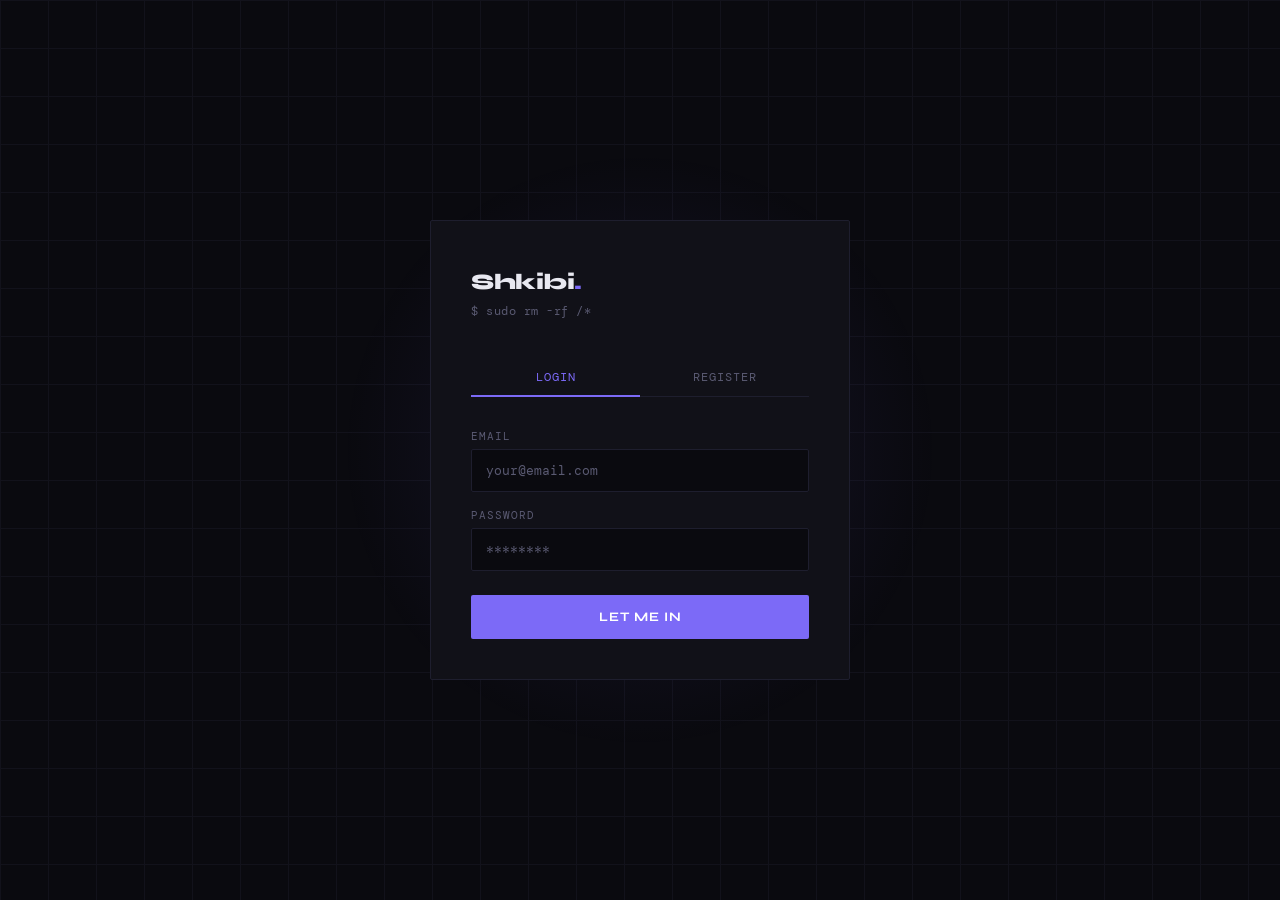
==== commit e0fd6f07: "feat: add user blocking" ====
--- a/frontend/app.html
+++ b/frontend/app.html
@@ -1,222 +1,240 @@
+<!-- app.html -->
 <!DOCTYPE html>
 <html lang="en">
 <head>
-  <meta charset="UTF-8">
-  <meta name="viewport" content="width=device-width, initial-scale=1.0, maximum-scale=1.0, user-scalable=yes, viewport-fit=cover, interactive-widget=resizes-content">
-  <meta name="apple-mobile-web-app-capable" content="yes">
-  <meta name="apple-mobile-web-app-status-bar-style" content="black-translucent">
-  <meta name="theme-color" content="#0a0a0f">
-  <title>Shkibidigram</title>
-  <link rel="stylesheet" href="css/app.css">
+    <meta charset="UTF-8">
+    <meta name="viewport" content="width=device-width, initial-scale=1.0">
+    <title>Shkibidigram</title>
+    <link rel="stylesheet" href="css/app.css">
 </head>
 <body>
 <div id="app">
-
-  <!-- TOPBAR -->
-  <div id="topbar">
-    <!-- [develop] burger для мобилки -->
-    <button class="burger-btn" id="burger-btn">
-      <span></span>
-      <span></span>
-      <span></span>
-    </button>
-    <div class="logo">Shkibi<span>.</span></div>
-    <div class="topbar-spacer"></div>
-    <span id="current-user"></span>
-    <!-- [develop] кнопка профиля -->
-    <button class="btn-icon" id="profile-btn">Profile</button>
-    <button class="btn-icon" id="logout-btn">logout</button>
-  </div>
-
-  <!-- SIDEBAR -->
-  <div id="sidebar">
-    <div class="sidebar-header">
-      <span class="sidebar-title">Chats</span>
-      <button class="btn-new" id="new-chat-btn">+ New</button>
-    </div>
-    <div id="chat-list"></div>
-  </div>
-
-  <!-- MAIN -->
-  <div id="main">
-
-    <!-- empty state -->
-    <div id="empty-state">
-      <div class="big">://</div>
-      <div>select a chat or start a new one</div>
-    </div>
-
-    <!-- chat view -->
-    <div id="chat-view" style="display:none; flex-direction:column; flex:1; overflow:hidden;">
-      <div id="chat-header">
-        <div>
-          <div id="chat-header-name"></div>
-          <div id="chat-header-status"></div>
-        </div>
+    <div id="topbar">
+        <div class="logo">Shkibi<span>.</span></div>
         <div class="topbar-spacer"></div>
-        <div id="typing-indicator">typing...</div>
-        <!-- [my branch] кнопка звонка — только для direct чатов -->
-        <button class="btn-call" id="btn-call" onclick="startCall()" style="display:none;">
-          &#9990; CALL
-        </button>
-      </div>
-
-      <div id="messages-wrap"></div>
-
-      <div id="input-area">
-        <textarea id="msg-input" placeholder="Type a message... (Enter to send)" rows="1"></textarea>
-        <button id="send-btn">SEND</button>
-      </div>
-    </div>
-
-  </div>
-
-  <!-- [develop] mobile sidebar overlay -->
-  <div class="mobile-overlay" id="mobile-overlay"></div>
-
-</div>
-
-<!-- ── ВХОДЯЩИЙ ЗВОНОК (my branch) ──────────────────────────────────────── -->
-<div class="modal-overlay" id="incoming-overlay">
-  <div class="modal incoming-modal">
-    <div class="incoming-icon">&#9990;</div>
-    <div class="incoming-title">Входящий звонок</div>
-    <div class="incoming-caller" id="incoming-caller-name"></div>
-    <div class="modal-actions">
-      <button class="btn-reject"  onclick="rejectCall()">ОТКЛОНИТЬ</button>
-      <button class="btn-primary" onclick="acceptCall()">ПРИНЯТЬ</button>
-    </div>
-  </div>
-</div>
-
-<!-- ── ОКНО ЗВОНКА (my branch) ──────────────────────────────────────────── -->
-<div class="call-overlay" id="call-overlay">
-  <div class="call-window">
-
-    <div class="call-header">
-      <span class="call-remote-name" id="call-remote-name"></span>
-      <span class="call-status" id="call-status"></span>
-    </div>
-
-    <div class="call-videos">
-      <video id="call-remote-video" autoplay playsinline></video>
-      <video id="call-local-video"  autoplay muted playsinline></video>
-    </div>
-
-    <div class="call-controls">
-      <button class="call-btn" id="call-btn-mic"   onclick="toggleMic()">MIC OFF</button>
-      <button class="call-btn" id="call-btn-video" onclick="toggleVideo()">CAM ON</button>
-      <button class="call-btn call-btn-end"         onclick="hangupCall()">END</button>
-    </div>
-
-  </div>
-</div>
-
-<!-- ── NEW CHAT MODAL ────────────────────────────────────────────────────── -->
+        <span id="current-user"></span>
+        <button class="btn-icon" id="profile-btn">Profile</button>
+        <button class="btn-icon" id="logout-btn">logout</button>
+    </div>
+
+    <div id="sidebar">
+        <div class="sidebar-header">
+            <div class="sidebar-tabs">
+                <button class="sidebar-tab active" data-tab="chats">Chats</button>
+                <button class="sidebar-tab" data-tab="contacts">Contacts</button>
+            </div>
+            <button class="btn-new" id="new-chat-btn">+ New</button>
+        </div>
+        <div id="chat-list"></div>
+        <div id="contact-list" style="display:none;"></div>
+    </div>
+
+    <div id="main">
+        <div id="empty-state">
+            <div class="big">://</div>
+            <div>select a chat or start a new one</div>
+        </div>
+
+        <div id="chat-view" style="display:none; flex-direction:column; flex:1; overflow:hidden;">
+            <div id="chat-header">
+                <div>
+                    <div id="chat-header-name"></div>
+                    <div id="chat-header-status"></div>
+                </div>
+                <div class="topbar-spacer"></div>
+                <div id="typing-indicator">typing...</div>
+            </div>
+
+            <div id="messages-wrap"></div>
+
+            <div id="blocked-notice" style="display:none;">
+                <span id="blocked-notice-text"></span>
+            </div>
+
+            <div id="input-area">
+                <div id="input-row">
+                    <button class="btn-attach" id="attach-btn" title="Attach file">➕</button>
+                    <input type="file" id="file-input" style="display:none;">
+                    <textarea id="msg-input" placeholder="Type a message... (Enter to send)" rows="1"></textarea>
+                    <button id="send-btn">SEND</button>
+                </div>
+                <div id="msg-counter" style="font-size:11px;color:var(--muted);text-align:right;padding:2px 0;">0 / 2000</div>
+            </div>
+        </div>
+    </div>
+</div>
+
 <div class="modal-overlay" id="new-chat-modal">
-  <div class="modal">
-    <h3>New direct chat</h3>
-    <input id="modal-username" type="text" placeholder="Enter username...">
-    <div class="modal-msg" id="modal-msg"></div>
-    <div class="modal-actions">
-      <button class="btn-secondary" id="modal-cancel">Cancel</button>
-      <button class="btn-primary"   id="modal-start">Start chat</button>
-    </div>
-  </div>
-</div>
-
-<!-- ── MY PROFILE MODAL (develop) ───────────────────────────────────────── -->
+    <div class="modal">
+        <h3>New direct chat</h3>
+        <input id="modal-username" type="text" placeholder="Enter username...">
+        <div class="modal-msg" id="modal-msg"></div>
+        <div class="modal-actions">
+            <button class="btn-secondary" id="modal-cancel">Cancel</button>
+            <button class="btn-primary" id="modal-start">Start chat</button>
+        </div>
+    </div>
+</div>
+
 <div class="modal-overlay" id="profile-modal">
-  <div class="modal profile-modal">
-    <h3>Your Profile</h3>
-
-    <div class="profile-avatar" id="profile-avatar">
-      <img id="profile-avatar-img" src="" alt="avatar">
-      <button class="btn-avatar" id="avatar-upload-btn" style="display:none;">
-        Change avatar
-      </button>
-      <input type="file" id="avatar-upload" accept="image/jpeg,image/png" style="display:none">
-    </div>
-
-    <div class="profile-field">
-      <label>Username</label>
-      <input type="text" id="profile-username" readonly disabled class="readonly-field">
-    </div>
-
-    <div class="profile-field">
-      <label>Email</label>
-      <input type="email" id="profile-email" readonly disabled class="readonly-field">
-    </div>
-
-    <div class="profile-field">
-      <label>Display name</label>
-      <input type="text" id="profile-display-name" readonly disabled>
-    </div>
-
-    <div class="profile-field">
-      <label>Status text</label>
-      <input type="text" id="profile-status-text" readonly disabled>
-    </div>
-
-    <div class="profile-field">
-      <label>Member since</label>
-      <input type="text" id="profile-created-at" readonly disabled class="readonly-field">
-    </div>
-
-    <div id="profile-edit-status" class="edit-status" style="display:none;">
-      Edit mode is ON - you can edit fields
-    </div>
-
-    <div id="profile-msg" class="modal-msg"></div>
-
-    <div class="modal-actions">
-      <button class="btn-secondary" id="profile-cancel">Cancel</button>
-      <button class="btn-primary"   id="profile-edit-btn">Edit</button>
-      <button class="btn-primary"   id="profile-save" style="display:none;">Save changes</button>
-    </div>
-  </div>
-</div>
-
-<!-- ── USER PROFILE MODAL (develop) ─────────────────────────────────────── -->
+    <div class="modal profile-modal">
+        <h3>Your Profile</h3>
+
+        <div class="profile-avatar" id="profile-avatar">
+            <img id="profile-avatar-img" src="" alt="avatar">
+            <button class="btn-avatar" id="avatar-upload-btn" style="display:none;">
+                Change avatar
+            </button>
+            <input type="file" id="avatar-upload" accept="image/jpeg,image/png" style="display:none">
+        </div>
+
+        <div class="profile-field">
+            <label>Username</label>
+            <input type="text" id="profile-username" readonly disabled class="readonly-field">
+        </div>
+
+        <div class="profile-field">
+            <label>Email</label>
+            <input type="email" id="profile-email" readonly disabled class="readonly-field">
+        </div>
+
+        <div class="profile-field">
+            <label>Display name</label>
+            <input type="text" id="profile-display-name" readonly disabled>
+        </div>
+
+        <div class="profile-field">
+            <label>Status text</label>
+            <input type="text" id="profile-status-text" readonly disabled>
+        </div>
+
+        <div class="profile-field">
+            <label>Member since</label>
+            <input type="text" id="profile-created-at" readonly disabled class="readonly-field">
+        </div>
+
+        <div id="profile-edit-status" class="edit-status" style="display: none;">
+            Edit mode is ON - you can edit fields
+        </div>
+
+        <div id="profile-msg" class="modal-msg"></div>
+
+        <div class="modal-actions">
+            <button class="btn-secondary" id="profile-cancel">Cancel</button>
+            <button class="btn-primary" id="profile-edit-btn">Edit</button>
+            <button class="btn-primary" id="profile-save" style="display:none;">Save changes</button>
+        </div>
+    </div>
+</div>
+
 <div class="modal-overlay" id="user-profile-modal">
-  <div class="modal profile-modal">
-    <h3>Shkibi Profile</h3>
-
-    <div class="profile-avatar" id="user-profile-avatar-section">
-      <img id="user-profile-avatar-img" src="" alt="avatar">
-    </div>
-
-    <div class="profile-field">
-      <label>Username</label>
-      <input type="text" id="user-profile-username" readonly disabled class="readonly-field">
-    </div>
-
-    <div class="profile-field">
-      <label>Display name</label>
-      <input type="text" id="user-profile-display-name" readonly disabled class="readonly-field">
-    </div>
-
-    <div class="profile-field">
-      <label>Status</label>
-      <input type="text" id="user-profile-status-text" readonly disabled class="readonly-field">
-    </div>
-
-    <div class="modal-actions">
-      <button class="btn-primary"   id="user-profile-add-contact" style="display:none;">Add to contacts</button>
-      <button class="btn-secondary" id="user-profile-close">Close</button>
-    </div>
-    <div id="user-profile-msg" class="modal-msg"></div>
-  </div>
-</div>
-
-<!-- ── SCRIPTS ───────────────────────────────────────────────────────────── -->
+    <div class="modal profile-modal">
+        <h3>Shkibi Profile</h3>
+
+        <div class="profile-avatar" id="user-profile-avatar-section">
+            <img id="user-profile-avatar-img" src="" alt="avatar">
+        </div>
+
+        <div class="profile-field">
+            <label>Username</label>
+            <input type="text" id="user-profile-username" readonly disabled class="readonly-field">
+        </div>
+
+        <div class="profile-field">
+            <label>Display name</label>
+            <input type="text" id="user-profile-display-name" readonly disabled class="readonly-field">
+        </div>
+
+        <div class="profile-field">
+            <label>Status</label>
+            <input type="text" id="user-profile-status-text" readonly disabled class="readonly-field">
+        </div>
+
+        <div class="modal-actions">
+            <button class="btn-primary" id="user-profile-add-contact" style="display:none;">Add to contacts</button>
+            <button class="btn-danger" id="user-profile-block-btn" style="display:none;">Block</button>
+            <button class="btn-secondary" id="user-profile-close">Close</button>
+        </div>
+        <div id="user-profile-msg" class="modal-msg"></div>
+    </div>
+</div>
+
+<div class="modal-overlay" id="chat-type-modal">
+    <div class="modal">
+        <h3>New chat</h3>
+        <div class="modal-actions">
+            <button class="btn-secondary" id="type-direct">Direct</button>
+            <button class="btn-secondary" id="type-group">Group</button>
+        </div>
+        <button class="btn-secondary" id="type-cancel">Cancel</button>
+    </div>
+</div>
+
+<div class="modal-overlay" id="new-group-modal">
+    <div class="modal">
+        <h3>New group chat</h3>
+        <input id="group-name-input" type="text" placeholder="Group name...">
+        <div class="group-members-label">Select members</div>
+        <div id="group-contacts-list"></div>
+        <div id="group-selected-count" class="group-selected-count">0 selected</div>
+        <div id="group-msg" class="modal-msg"></div>
+        <div class="modal-actions">
+            <button class="btn-secondary" id="group-cancel">Cancel</button>
+            <button class="btn-primary" id="group-create">Create group</button>
+        </div>
+    </div>
+</div>
+
+<div class="modal-overlay" id="group-info-modal">
+    <div class="modal profile-modal">
+        <h3 id="group-info-name"></h3>
+        <div class="profile-avatar" id="group-info-avatar-section">
+            <img id="group-info-avatar-img" src="" alt="avatar" style="width:80px;height:80px;border-radius:50%;object-fit:cover;border:2px solid var(--accent);background:var(--surface2);">
+            <button class="btn-avatar" id="group-avatar-upload-btn" style="display:none;">Change avatar</button>
+            <input type="file" id="group-avatar-input" accept="image/jpeg,image/png" style="display:none;">
+        </div>
+        <div id="group-info-view">
+            <div class="group-members-label" id="group-info-count"></div>
+        </div>
+        <div id="group-info-edit" style="display:none;">
+            <div class="profile-field">
+                <label>Group name</label>
+                <input type="text" id="group-info-name-input">
+            </div>
+            <div id="group-info-edit-msg" class="modal-msg"></div>
+        </div>
+        <div id="group-info-members" style="max-height:320px;overflow-y:auto;border:1px solid var(--border);border-radius:2px;"></div>
+        <div class="modal-actions">
+            <button class="btn-secondary" id="group-info-close">Close</button>
+            <button class="btn-primary" id="group-info-edit-btn">Edit</button>
+            <button class="btn-primary" id="group-info-save-btn" style="display:none;">Save</button>
+            <button class="btn-primary" id="group-info-add-members">Add members</button>
+            <button class="btn-danger" id="group-info-leave">Leave chat</button>
+        </div>
+    </div>
+</div>
+
+<div class="modal-overlay" id="add-members-modal">
+    <div class="modal">
+        <h3>Add members</h3>
+        <div class="group-members-label">Select from contacts</div>
+        <div id="add-members-list" style="max-height:260px;overflow-y:auto;border:1px solid var(--border);border-radius:2px;padding:6px;"></div>
+        <div id="add-members-selected" class="group-selected-count">0 selected</div>
+        <div id="add-members-msg" class="modal-msg"></div>
+        <div class="modal-actions">
+            <button class="btn-secondary" id="add-members-cancel">Back</button>
+            <button class="btn-primary" id="add-members-confirm">Add</button>
+        </div>
+    </div>
+</div>
+
 <script src="js/api.js"></script>
 <script src="js/ws.js"></script>
 <script src="js/chats.js"></script>
 <script src="js/messages.js"></script>
-<script src="js/call.js"></script>      <!-- [my branch] -->
-<script src="js/profile.js"></script>   <!-- [develop] -->
-<script src="js/some_profile.js"></script> <!-- [develop] -->
-<script src="js/mobile.js"></script>    <!-- [develop] -->
+<script src="js/profile.js"></script>
+<script src="js/some_profile.js"></script>
+<script src="js/contacts.js"></script>
+<div id="toast" class="toast"></div>
 </body>
-</html>+</html>
--- a/frontend/css/app.css
+++ b/frontend/css/app.css
@@ -1,756 +1,1214 @@
 @import url('https://fonts.googleapis.com/css2?family=Syne:wght@400;600;700;800&family=DM+Mono:wght@300;400;500&display=swap');
 
-*, *::before, *::after { box-sizing: border-box; margin: 0; padding: 0; }
+*, *::before, *::after {
+    box-sizing: border-box;
+    margin: 0;
+    padding: 0;
+}
 
 :root {
-  --bg: #0a0a0f;
-  --surface: #111118;
-  --surface2: #16161f;
-  --border: #1e1e2e;
-  --accent: #7c6af7;
-  --accent-dim: #4a3fa0;
-  --text: #e8e8f0;
-  --muted: #5a5a72;
-  --error: #f7566a;
-  --success: #56f7a0;
-  --online: #56f7a0;
-  --sidebar: 300px;
-  --topbar: 56px;
-
-  /* [develop] mobile vars */
-  --mobile-sidebar-width: 280px;
-  --mobile-header-height: 48px;
-  --safe-area-bottom: 0px;
-  --safe-area-top: 0px;
-}
-
-html, body { height: 100%; background: var(--bg); color: var(--text); font-family: 'DM Mono', monospace; font-size: 13px; overflow: hidden; }
-
-/* ── LAYOUT ── */
-#app { display: grid; grid-template-columns: var(--sidebar) 1fr; grid-template-rows: var(--topbar) 1fr; height: 100vh; }
-
-/* ── TOPBAR ── */
+    --bg: #0a0a0f;
+    --surface: #111118;
+    --surface2: #16161f;
+    --border: #1e1e2e;
+    --accent: #7c6af7;
+    --accent-dim: #4a3fa0;
+    --text: #e8e8f0;
+    --muted: #5a5a72;
+    --error: #f7566a;
+    --success: #56f7a0;
+    --online: #56f7a0;
+    --sidebar: 300px;
+    --topbar: 56px;
+}
+
+html, body {
+    height: 100%;
+    background: var(--bg);
+    color: var(--text);
+    font-family: 'DM Mono', monospace;
+    font-size: 13px;
+    overflow: hidden;
+}
+
+#app {
+    display: grid;
+    grid-template-columns: var(--sidebar) 1fr;
+    grid-template-rows: var(--topbar) 1fr;
+    height: 100vh;
+}
+
 #topbar {
-  grid-column: 1 / -1;
-  display: flex;
-  align-items: center;
-  padding: 0 20px;
-  border-bottom: 1px solid var(--border);
-  background: var(--surface);
-  gap: 16px;
-}
-
-.logo { font-family: 'Syne', sans-serif; font-size: 18px; font-weight: 800; letter-spacing: -0.5px; }
-.logo span { color: var(--accent); }
-.topbar-spacer { flex: 1; }
-#current-user { color: var(--muted); font-size: 12px; }
-.btn-icon { background: none; border: 1px solid var(--border); border-radius: 2px; color: var(--muted); padding: 6px 12px; font-family: 'DM Mono', monospace; font-size: 11px; cursor: pointer; transition: all 0.2s; }
-.btn-icon:hover { color: var(--text); border-color: var(--muted); }
-
-/* ── SIDEBAR ── */
+    grid-column: 1 / -1;
+    display: flex;
+    align-items: center;
+    padding: 0 20px;
+    border-bottom: 1px solid var(--border);
+    background: var(--surface);
+    gap: 16px;
+}
+
+.logo {
+    font-family: 'Syne', sans-serif;
+    font-size: 18px;
+    font-weight: 800;
+    letter-spacing: -0.5px;
+    cursor: pointer;
+}
+
+.logo span {
+    color: var(--accent);
+}
+
+.topbar-spacer {
+    flex: 1;
+}
+
+#current-user {
+    color: var(--muted);
+    font-size: 12px;
+}
+
+.btn-icon {
+    background: none;
+    border: 1px solid var(--border);
+    border-radius: 2px;
+    color: var(--muted);
+    padding: 6px 12px;
+    font-family: 'DM Mono', monospace;
+    font-size: 11px;
+    cursor: pointer;
+    transition: all 0.2s;
+}
+
+.btn-icon:hover {
+    color: var(--text);
+    border-color: var(--muted);
+}
+
 #sidebar {
-  background: var(--surface);
-  border-right: 1px solid var(--border);
-  display: flex;
-  flex-direction: column;
-  overflow: hidden;
+    background: var(--surface);
+    border-right: 1px solid var(--border);
+    display: flex;
+    flex-direction: column;
+    overflow: hidden;
 }
 
 .sidebar-header {
-  display: flex;
-  align-items: center;
-  justify-content: space-between;
-  padding: 16px;
-  border-bottom: 1px solid var(--border);
-}
-
-.sidebar-title { font-family: 'Syne', sans-serif; font-size: 11px; font-weight: 700; letter-spacing: 2px; text-transform: uppercase; color: var(--muted); }
-
-.btn-new { background: var(--accent); border: none; border-radius: 2px; color: #fff; font-family: 'Syne', sans-serif; font-size: 11px; font-weight: 700; padding: 6px 12px; cursor: pointer; letter-spacing: 1px; transition: background 0.2s; }
-.btn-new:hover { background: #9180ff; }
-
-#chat-list { flex: 1; overflow-y: auto; }
-#chat-list::-webkit-scrollbar { width: 4px; }
-#chat-list::-webkit-scrollbar-track { background: transparent; }
-#chat-list::-webkit-scrollbar-thumb { background: var(--border); border-radius: 2px; }
+    display: flex;
+    align-items: center;
+    justify-content: space-between;
+    padding: 16px;
+    border-bottom: 1px solid var(--border);
+}
+
+.sidebar-title {
+    font-family: 'Syne', sans-serif;
+    font-size: 11px;
+    font-weight: 700;
+    letter-spacing: 2px;
+    text-transform: uppercase;
+    color: var(--muted);
+}
+
+.btn-new {
+    background: var(--accent);
+    border: none;
+    border-radius: 2px;
+    color: #fff;
+    font-family: 'Syne', sans-serif;
+    font-size: 11px;
+    font-weight: 700;
+    padding: 6px 12px;
+    cursor: pointer;
+    letter-spacing: 1px;
+    transition: background 0.2s;
+}
+
+.btn-new:hover {
+    background: #9180ff;
+}
+
+#chat-list {
+    flex: 1;
+    overflow-y: auto;
+}
+
+#chat-list::-webkit-scrollbar {
+    width: 4px;
+}
+
+#chat-list::-webkit-scrollbar-track {
+    background: transparent;
+}
+
+#chat-list::-webkit-scrollbar-thumb {
+    background: var(--border);
+    border-radius: 2px;
+}
 
 .chat-item {
-  display: flex;
-  align-items: center;
-  gap: 12px;
-  padding: 14px 16px;
-  border-bottom: 1px solid var(--border);
-  cursor: pointer;
-  transition: background 0.15s;
-}
-.chat-item:hover { background: var(--surface2); }
-.chat-item.active { background: var(--surface2); border-left: 2px solid var(--accent); }
+    display: flex;
+    align-items: center;
+    gap: 12px;
+    padding: 14px 16px;
+    border-bottom: 1px solid var(--border);
+    cursor: pointer;
+    transition: background 0.15s;
+}
+
+.chat-item:hover {
+    background: var(--surface2);
+}
+
+.chat-item.active {
+    background: var(--surface2);
+    border-left: 2px solid var(--accent);
+}
 
 .avatar {
-  width: 36px; height: 36px;
-  border-radius: 2px;
-  background: var(--accent-dim);
-  display: flex; align-items: center; justify-content: center;
-  font-family: 'Syne', sans-serif;
-  font-weight: 700; font-size: 14px;
-  color: #fff;
-  flex-shrink: 0;
-  position: relative;
+    width: 36px;
+    height: 36px;
+    border-radius: 2px;
+    background: var(--accent-dim);
+    display: flex;
+    align-items: center;
+    justify-content: center;
+    font-family: 'Syne', sans-serif;
+    font-weight: 700;
+    font-size: 14px;
+    color: #fff;
+    flex-shrink: 0;
+    position: relative;
 }
 
 .online-dot {
-  position: absolute;
-  bottom: -2px; right: -2px;
-  width: 8px; height: 8px;
-  border-radius: 50%;
-  background: var(--online);
-  border: 2px solid var(--surface);
-  display: none;
-}
-.online-dot.visible { display: block; }
-
-.chat-info { flex: 1; min-width: 0; }
-.chat-name { font-family: 'Syne', sans-serif; font-size: 13px; font-weight: 600; white-space: nowrap; overflow: hidden; text-overflow: ellipsis; }
-.chat-preview { color: var(--muted); font-size: 11px; white-space: nowrap; overflow: hidden; text-overflow: ellipsis; margin-top: 2px; }
-
-/* ── MAIN ── */
-#main { display: flex; flex-direction: column; overflow: hidden; }
+    position: absolute;
+    bottom: -2px;
+    right: -2px;
+    width: 8px;
+    height: 8px;
+    border-radius: 50%;
+    background: var(--online);
+    border: 2px solid var(--surface);
+    display: none;
+}
+
+.online-dot.visible {
+    display: block;
+}
+
+.chat-info {
+    flex: 1;
+    min-width: 0;
+}
+
+.chat-name {
+    font-family: 'Syne', sans-serif;
+    font-size: 13px;
+    font-weight: 600;
+    white-space: nowrap;
+    overflow: hidden;
+    text-overflow: ellipsis;
+}
+
+.chat-preview {
+    color: var(--muted);
+    font-size: 11px;
+    white-space: nowrap;
+    overflow: hidden;
+    text-overflow: ellipsis;
+    margin-top: 2px;
+}
+
+#main {
+    display: flex;
+    flex-direction: column;
+    overflow: hidden;
+}
 
 #chat-header {
-  height: var(--topbar);
-  display: flex;
-  align-items: center;
-  padding: 0 20px;
-  border-bottom: 1px solid var(--border);
-  background: var(--surface);
-  gap: 12px;
+    height: var(--topbar);
+    display: flex;
+    align-items: center;
+    padding: 0 20px;
+    border-bottom: 1px solid var(--border);
+    background: var(--surface);
+    gap: 12px;
 }
 
 #chat-header-name {
-  font-family: 'Syne', sans-serif;
-  font-size: 15px;
-  font-weight: 700;
-  /* [develop] */
-  cursor: pointer;
-  transition: color 0.2s;
-}
-#chat-header-name:hover { color: var(--accent); }
-
-#chat-header-status { color: var(--muted); font-size: 11px; }
-#typing-indicator { color: var(--accent); font-size: 11px; display: none; }
-#typing-indicator.visible { display: block; }
-
-/* [my branch] кнопка звонка в шапке */
-.btn-call {
-  background: none;
-  border: 1px solid var(--accent);
-  border-radius: 2px;
-  color: var(--accent);
-  font-family: 'Syne', sans-serif;
-  font-size: 11px;
-  font-weight: 700;
-  letter-spacing: 1px;
-  padding: 6px 14px;
-  cursor: pointer;
-  transition: all 0.2s;
-  flex-shrink: 0;
-}
-.btn-call:hover { background: var(--accent); color: #fff; }
+    font-family: 'Syne', sans-serif;
+    font-size: 15px;
+    font-weight: 700;
+}
+
+#chat-header-status {
+    color: var(--muted);
+    font-size: 11px;
+}
+
+#typing-indicator {
+    color: var(--accent);
+    font-size: 11px;
+    display: none;
+}
+
+#typing-indicator.visible {
+    display: block;
+}
 
 #empty-state {
-  flex: 1;
-  display: flex;
-  flex-direction: column;
-  align-items: center;
-  justify-content: center;
-  color: var(--muted);
-  gap: 8px;
-}
-#empty-state .big { font-family: 'Syne', sans-serif; font-size: 32px; font-weight: 800; color: var(--border); }
-
-/* ── MESSAGES ── */
+    flex: 1;
+    display: flex;
+    flex-direction: column;
+    align-items: center;
+    justify-content: center;
+    color: var(--muted);
+    gap: 8px;
+}
+
+#empty-state .big {
+    font-family: 'Syne', sans-serif;
+    font-size: 32px;
+    font-weight: 800;
+    color: var(--border);
+}
+
 #messages-wrap {
-  flex: 1;
-  overflow-y: auto;
-  padding: 20px;
-  display: flex;
-  flex-direction: column;
-  gap: 4px;
-}
-#messages-wrap::-webkit-scrollbar { width: 4px; }
-#messages-wrap::-webkit-scrollbar-thumb { background: var(--border); }
-
-.msg-row { display: flex; gap: 10px; max-width: 70%; }
-.msg-row.mine { align-self: flex-end; flex-direction: row-reverse; }
-.msg-row.mine .bubble { background: var(--accent-dim); border-color: var(--accent); }
+    flex: 1;
+    overflow-y: auto;
+    padding: 20px;
+    display: flex;
+    flex-direction: column;
+    gap: 4px;
+}
+
+#messages-wrap::-webkit-scrollbar {
+    width: 4px;
+}
+
+#messages-wrap::-webkit-scrollbar-thumb {
+    background: var(--border);
+}
+
+.msg-row {
+    display: flex;
+    gap: 10px;
+    max-width: 70%;
+}
+
+.msg-row.mine {
+    align-self: flex-end;
+    flex-direction: row-reverse;
+}
+
+.msg-row.mine .bubble {
+    background: var(--accent-dim);
+    border-color: var(--accent);
+}
+
+.msg-row.mine .bubble-time,
+.msg-row.mine .bubble-status {
+    color: rgba(255, 255, 255, 0.6);
+}
+
+.msg-row.mine .bubble-status.read {
+    color: #fff;
+}
 
 .bubble {
-  background: var(--surface);
-  border: 1px solid var(--border);
-  border-radius: 2px;
-  padding: 10px 14px;
-  line-height: 1.5;
-}
-
-.bubble-meta { display: flex; gap: 8px; align-items: baseline; margin-bottom: 4px; }
-.bubble-sender { font-family: 'Syne', sans-serif; font-size: 11px; font-weight: 700; color: var(--accent); }
-.bubble-time { font-size: 10px; color: var(--muted); }
-.bubble-status { font-size: 10px; color: var(--muted); }
-.bubble-content { word-break: break-word; }
-.bubble-edited { font-size: 10px; color: var(--muted); margin-top: 4px; }
-
-/* ── INPUT ── */
+    background: var(--surface);
+    border: 1px solid var(--border);
+    border-radius: 2px;
+    padding: 10px 14px;
+    line-height: 1.5;
+}
+
+.bubble-meta {
+    display: flex;
+    gap: 8px;
+    align-items: baseline;
+    margin-bottom: 4px;
+}
+
+.bubble-sender {
+    font-family: 'Syne', sans-serif;
+    font-size: 11px;
+    font-weight: 700;
+    color: var(--accent);
+}
+
+.bubble-time {
+    font-size: 10px;
+    color: var(--muted);
+}
+
+.bubble-status {
+    font-size: 10px;
+    color: var(--muted);
+}
+
+.bubble-content {
+    word-break: break-word;
+}
+
+.bubble-edited {
+    font-size: 10px;
+    color: var(--muted);
+    margin-top: 4px;
+}
+
 #input-area {
-  padding: 16px 20px;
-  border-top: 1px solid var(--border);
-  background: var(--surface);
-  display: flex;
-  gap: 10px;
-  align-items: flex-end;
+    padding: 16px 20px;
+    border-top: 1px solid var(--border);
+    background: var(--surface);
+    display: flex;
+    flex-direction: column;
+    gap: 0;
+}
+
+#input-row {
+    display: flex;
+    gap: 10px;
+    align-items: flex-end;
 }
 
 #msg-input {
-  flex: 1;
-  background: var(--bg);
-  border: 1px solid var(--border);
-  border-radius: 2px;
-  color: var(--text);
-  font-family: 'DM Mono', monospace;
-  font-size: 13px;
-  padding: 12px 14px;
-  resize: none;
-  outline: none;
-  min-height: 44px;
-  max-height: 140px;
-  line-height: 1.5;
-  transition: border-color 0.2s;
-}
-#msg-input:focus { border-color: var(--accent); }
-#msg-input::placeholder { color: var(--muted); }
+    flex: 1;
+    background: var(--bg);
+    border: 1px solid var(--border);
+    border-radius: 2px;
+    color: var(--text);
+    font-family: 'DM Mono', monospace;
+    font-size: 13px;
+    padding: 12px 14px;
+    resize: none;
+    outline: none;
+    min-height: 44px;
+    max-height: 140px;
+    line-height: 1.5;
+    transition: border-color 0.2s;
+    scrollbar-width: none;
+}
+
+#msg-input::-webkit-scrollbar {
+    display: none;
+}
+
+#msg-input:focus {
+    border-color: var(--accent);
+}
+
+#msg-input::placeholder {
+    color: var(--muted);
+}
 
 #send-btn {
-  background: var(--accent);
-  border: none;
-  border-radius: 2px;
-  color: #fff;
-  font-family: 'Syne', sans-serif;
-  font-size: 12px;
-  font-weight: 700;
-  letter-spacing: 1px;
-  padding: 12px 20px;
-  cursor: pointer;
-  transition: background 0.2s;
-  height: 44px;
-}
-#send-btn:hover { background: #9180ff; }
-
-/* ── MODAL (общий) ── */
+    background: var(--accent);
+    border: none;
+    border-radius: 2px;
+    color: #fff;
+    font-family: 'Syne', sans-serif;
+    font-size: 12px;
+    font-weight: 700;
+    letter-spacing: 1px;
+    padding: 12px 20px;
+    cursor: pointer;
+    transition: background 0.2s;
+    height: 44px;
+}
+
+#send-btn:hover {
+    background: #9180ff;
+}
+
 .modal-overlay {
-  position: fixed; inset: 0;
-  background: rgba(0,0,0,0.7);
-  display: none;
-  align-items: center;
-  justify-content: center;
-  z-index: 100;
-}
-.modal-overlay.open { display: flex; }
+    position: fixed;
+    inset: 0;
+    background: rgba(0, 0, 0, 0.7);
+    display: flex;
+    align-items: center;
+    justify-content: center;
+    z-index: 100;
+    display: none;
+}
+
+.modal-overlay.open {
+    display: flex;
+}
 
 .modal {
-  background: var(--surface);
-  border: 1px solid var(--border);
-  border-radius: 2px;
-  padding: 32px;
-  width: 380px;
-  display: flex;
-  flex-direction: column;
-  gap: 16px;
-}
-.modal h3 { font-family: 'Syne', sans-serif; font-size: 16px; font-weight: 800; }
+    background: var(--surface);
+    border: 1px solid var(--border);
+    border-radius: 2px;
+    padding: 32px;
+    width: 380px;
+    display: flex;
+    flex-direction: column;
+    gap: 16px;
+}
+
+.modal h3 {
+    font-family: 'Syne', sans-serif;
+    font-size: 16px;
+    font-weight: 800;
+}
+
 .modal input {
-  background: var(--bg);
-  border: 1px solid var(--border);
-  border-radius: 2px;
-  color: var(--text);
-  font-family: 'DM Mono', monospace;
-  font-size: 13px;
-  padding: 10px 12px;
-  outline: none;
-  width: 100%;
-}
-.modal input:focus { border-color: var(--accent); }
-.modal-actions { display: flex; gap: 10px; }
+    background: var(--bg);
+    border: 1px solid var(--border);
+    border-radius: 2px;
+    color: var(--text);
+    font-family: 'DM Mono', monospace;
+    font-size: 13px;
+    padding: 10px 12px;
+    outline: none;
+    width: 100%;
+}
+
+.modal input:focus {
+    border-color: var(--accent);
+}
+
+.modal-actions {
+    display: flex;
+    gap: 10px;
+}
 
 .btn-primary {
-  flex: 1;
-  background: var(--accent);
-  border: none;
-  border-radius: 2px;
-  color: #fff;
-  font-family: 'Syne', sans-serif;
-  font-size: 12px;
-  font-weight: 700;
-  letter-spacing: 1px;
-  padding: 12px;
-  cursor: pointer;
-  transition: background 0.2s;
-}
-.btn-primary:hover { background: #9180ff; }
-.btn-primary:disabled { background: var(--accent-dim); cursor: not-allowed; }
+    flex: 1;
+    background: var(--accent);
+    border: none;
+    border-radius: 2px;
+    color: #fff;
+    font-family: 'Syne', sans-serif;
+    font-size: 12px;
+    font-weight: 700;
+    letter-spacing: 1px;
+    padding: 12px;
+    cursor: pointer;
+}
 
 .btn-secondary {
-  flex: 1;
-  background: none;
-  border: 1px solid var(--border);
-  border-radius: 2px;
-  color: var(--muted);
-  font-family: 'DM Mono', monospace;
-  font-size: 12px;
-  padding: 12px;
-  cursor: pointer;
-  transition: all 0.2s;
-}
-.btn-secondary:hover { color: var(--text); border-color: var(--text); }
-
-/* [develop] — цвет по умолчанию нейтральный, состояния через классы */
-.modal-msg { font-size: 12px; color: var(--text); display: none; }
-.modal-msg.show { display: block; }
+    flex: 1;
+    background: none;
+    border: 1px solid var(--border);
+    border-radius: 2px;
+    color: var(--muted);
+    font-family: 'DM Mono', monospace;
+    font-size: 12px;
+    padding: 12px;
+    cursor: pointer;
+}
+
+.btn-secondary:hover {
+    color: var(--text);
+}
+
+.modal-msg {
+    font-size: 12px;
+    color: var(--text);
+    display: none;
+}
+
+.modal-msg.show {
+    display: block;
+}
+
+.profile-modal {
+    width: 420px;
+    max-width: 90%;
+}
+
+.profile-avatar {
+    display: flex;
+    flex-direction: column;
+    align-items: center;
+    gap: 10px;
+    margin-bottom: 20px;
+}
+
+.profile-avatar img {
+    width: 80px;
+    height: 80px;
+    border-radius: 50%;
+    object-fit: cover;
+    border: 2px solid var(--accent);
+    background: var(--surface2);
+}
+
+.avatar-upload-btn {
+    font-size: 11px;
+    color: var(--accent);
+    cursor: pointer;
+    text-decoration: underline;
+    font-family: 'DM Mono', monospace;
+}
+
+.avatar-upload-btn:hover {
+    color: var(--text);
+}
+
+.profile-field {
+    display: flex;
+    flex-direction: column;
+    gap: 6px;
+    margin-bottom: 16px;
+}
+
+.profile-field label {
+    font-size: 11px;
+    letter-spacing: 1px;
+    text-transform: uppercase;
+    color: var(--muted);
+}
+
+.profile-field input {
+    background: var(--bg);
+    border: 1px solid var(--border);
+    border-radius: 2px;
+    color: var(--text);
+    font-family: 'DM Mono', monospace;
+    font-size: 13px;
+    padding: 10px 12px;
+    outline: none;
+    transition: border-color 0.2s;
+}
+
+.profile-field input:focus {
+    border-color: var(--accent);
+}
+
+.readonly-field {
+    background: var(--surface2) !important;
+    opacity: 0.7;
+    cursor: default;
+}
+
+.readonly-field:focus {
+    border-color: var(--border) !important;
+}
+
+.modal-actions {
+    display: flex;
+    gap: 10px;
+    margin-top: 10px;
+}
+
+.btn-primary {
+    flex: 1;
+    background: var(--accent);
+    border: none;
+    border-radius: 2px;
+    color: #fff;
+    font-family: 'Syne', sans-serif;
+    font-size: 12px;
+    font-weight: 700;
+    letter-spacing: 1px;
+    padding: 12px;
+    cursor: pointer;
+    transition: background 0.2s;
+}
+
+.btn-primary:hover {
+    background: #9180ff;
+}
+
+.btn-primary:disabled {
+    background: var(--accent-dim);
+    cursor: not-allowed;
+}
+
+.btn-secondary {
+    flex: 1;
+    background: none;
+    border: 1px solid var(--border);
+    border-radius: 2px;
+    color: var(--muted);
+    font-family: 'DM Mono', monospace;
+    font-size: 12px;
+    padding: 12px;
+    cursor: pointer;
+    transition: all 0.2s;
+}
+
+.btn-secondary:hover {
+    color: var(--text);
+    border-color: var(--text);
+}
+
+.edit-status {
+    text-align: center;
+    padding: 10px;
+    margin: 10px 0;
+    background: rgba(124, 106, 247, 0.15);
+    border: 1px solid var(--accent);
+    border-radius: 2px;
+    color: #ffffff;
+    font-size: 12px;
+    font-weight: 600;
+    letter-spacing: 0.5px;
+}
+
+.profile-field input.editable {
+    background: var(--bg) !important;
+    border: 2px solid var(--accent) !important;
+    color: var(--text) !important;
+    opacity: 1;
+}
+
+.profile-field input:disabled {
+    background: var(--surface2);
+    border: 1px solid var(--border);
+    opacity: 0.7;
+    cursor: not-allowed;
+}
+
+.btn-avatar {
+    background: var(--surface2);
+    border: 1px solid var(--border);
+    border-radius: 6px;
+    color: var(--text);
+    font-family: 'DM Mono', monospace;
+    font-size: 12px;
+    padding: 8px 16px;
+    cursor: pointer;
+    transition: all 0.2s ease;
+    display: flex;
+    align-items: center;
+    gap: 6px;
+    letter-spacing: 0.5px;
+}
+
+.btn-avatar:hover {
+    background: var(--accent);
+    border-color: var(--accent);
+    color: #fff;
+    transform: translateY(-1px);
+    box-shadow: 0 4px 12px rgba(124, 106, 247, 0.3);
+}
+
+.btn-avatar:active {
+    transform: translateY(0);
+}
+
+.btn-avatar::before {
+    font-size: 14px;
+}
+
+.btn-avatar:disabled {
+    opacity: 0.5;
+    cursor: not-allowed;
+    transform: none;
+    box-shadow: none;
+}
+
+.btn-avatar:disabled:hover {
+    background: var(--surface2);
+    border-color: var(--border);
+    color: var(--text);
+}
+
+#chat-header-name {
+    cursor: pointer;
+    transition: color 0.2s;
+}
+
+#chat-header-name:hover {
+    color: var(--accent);
+}
+
 .modal-msg.success {
-  background: rgba(86,247,160,0.1);
-  border: 1px solid var(--success);
-  color: var(--success);
-  display: block;
+    background: rgba(86,247,160,0.1);
+    border: 1px solid var(--success);
+    color: var(--success);
+    display: block;
 }
 .modal-msg.error {
-  background: rgba(247,86,106,0.1);
-  border: 1px solid var(--error);
-  color: var(--error);
-  display: block;
-}
-
-/* ── PROFILE (develop) ── */
-.profile-modal {
-  width: 420px;
-  max-width: 90%;
-}
-
-.profile-avatar {
-  display: flex;
-  flex-direction: column;
-  align-items: center;
-  gap: 10px;
-  margin-bottom: 20px;
-}
-
-.profile-avatar img {
-  width: 80px;
-  height: 80px;
-  border-radius: 50%;
-  object-fit: cover;
-  border: 2px solid var(--accent);
-  background: var(--surface2);
-}
-
-.avatar-upload-btn {
-  font-size: 11px;
-  color: var(--accent);
-  cursor: pointer;
-  text-decoration: underline;
-  font-family: 'DM Mono', monospace;
-}
-.avatar-upload-btn:hover { color: var(--text); }
-
-.profile-field {
-  display: flex;
-  flex-direction: column;
-  gap: 6px;
-  margin-bottom: 16px;
-}
-
-.profile-field label {
-  font-size: 11px;
-  letter-spacing: 1px;
-  text-transform: uppercase;
-  color: var(--muted);
-}
-
-.profile-field input {
-  background: var(--bg);
-  border: 1px solid var(--border);
-  border-radius: 2px;
-  color: var(--text);
-  font-family: 'DM Mono', monospace;
-  font-size: 13px;
-  padding: 10px 12px;
-  outline: none;
-  transition: border-color 0.2s;
-}
-.profile-field input:focus { border-color: var(--accent); }
-
-.readonly-field { background: var(--surface2) !important; opacity: 0.7; cursor: default; }
-.readonly-field:focus { border-color: var(--border) !important; }
-
-.profile-field input.editable {
-  background: var(--bg) !important;
-  border: 2px solid var(--accent) !important;
-  color: var(--text) !important;
-  opacity: 1;
-}
-
-.profile-field input:disabled {
-  background: var(--surface2);
-  border: 1px solid var(--border);
-  opacity: 0.7;
-  cursor: not-allowed;
-}
-
-.edit-status {
-  text-align: center;
-  padding: 10px;
-  margin: 10px 0;
-  background: rgba(124, 106, 247, 0.15);
-  border: 1px solid var(--accent);
-  border-radius: 2px;
-  color: #ffffff;
-  font-size: 12px;
-  font-weight: 600;
-  letter-spacing: 0.5px;
-}
-
-.btn-avatar {
-  background: var(--surface2);
-  border: 1px solid var(--border);
-  border-radius: 6px;
-  color: var(--text);
-  font-family: 'DM Mono', monospace;
-  font-size: 12px;
-  padding: 8px 16px;
-  cursor: pointer;
-  transition: all 0.2s ease;
-  display: flex;
-  align-items: center;
-  gap: 6px;
-  letter-spacing: 0.5px;
-}
-.btn-avatar:hover {
-  background: var(--accent);
-  border-color: var(--accent);
-  color: #fff;
-  transform: translateY(-1px);
-  box-shadow: 0 4px 12px rgba(124, 106, 247, 0.3);
-}
-.btn-avatar:active { transform: translateY(0); }
-.btn-avatar::before { font-size: 14px; }
-.btn-avatar:disabled { opacity: 0.5; cursor: not-allowed; transform: none; box-shadow: none; }
-.btn-avatar:disabled:hover { background: var(--surface2); border-color: var(--border); color: var(--text); }
-
-/* ── ВХОДЯЩИЙ ЗВОНОК (my branch) ── */
-.incoming-modal {
-  align-items: center;
-  text-align: center;
-  gap: 12px;
-}
-.incoming-icon { font-size: 40px; color: var(--accent); }
-.incoming-title { font-family: 'Syne', sans-serif; font-size: 12px; font-weight: 700; letter-spacing: 2px; text-transform: uppercase; color: var(--muted); }
-.incoming-caller { font-family: 'Syne', sans-serif; font-size: 20px; font-weight: 800; }
-.btn-reject { flex: 1; background: none; border: 1px solid var(--error); border-radius: 2px; color: var(--error); font-family: 'Syne', sans-serif; font-size: 12px; font-weight: 700; letter-spacing: 1px; padding: 12px; cursor: pointer; transition: all 0.2s; }
-.btn-reject:hover { background: var(--error); color: #fff; }
-
-/* ── ОКНО ЗВОНКА (my branch) ── */
-.call-overlay {
-  position: fixed; inset: 0;
-  background: rgba(0,0,0,0.85);
-  display: none;
-  align-items: center;
-  justify-content: center;
-  z-index: 200;
-}
-.call-overlay.open { display: flex; }
-
-.call-window {
-  background: var(--surface);
-  border: 1px solid var(--border);
-  border-radius: 4px;
-  width: 680px;
-  max-width: 95vw;
-  display: flex;
-  flex-direction: column;
-  gap: 0;
-  overflow: hidden;
-}
-
-.call-header {
-  display: flex;
-  align-items: center;
-  gap: 12px;
-  padding: 16px 20px;
-  border-bottom: 1px solid var(--border);
-  background: var(--surface2);
-}
-.call-remote-name { font-family: 'Syne', sans-serif; font-size: 15px; font-weight: 700; }
-.call-status { font-size: 11px; color: var(--muted); margin-left: auto; }
-
-.call-videos {
-  position: relative;
-  background: #000;
-  min-height: 360px;
-  display: flex;
-  align-items: center;
-  justify-content: center;
-}
-
-#call-remote-video {
-  width: 100%;
-  max-height: 360px;
-  object-fit: cover;
-  background: #0a0a0f;
-}
-
-#call-local-video {
-  position: absolute;
-  bottom: 12px;
-  right: 12px;
-  width: 140px;
-  border-radius: 2px;
-  border: 1px solid var(--border);
-  background: #111;
-  display: none;
-}
-
-.call-controls {
-  display: flex;
-  gap: 10px;
-  padding: 16px 20px;
-  border-top: 1px solid var(--border);
-  background: var(--surface2);
-}
-
-.call-btn {
-  flex: 1;
-  background: none;
-  border: 1px solid var(--border);
-  border-radius: 2px;
-  color: var(--text);
-  font-family: 'Syne', sans-serif;
-  font-size: 11px;
-  font-weight: 700;
-  letter-spacing: 1px;
-  padding: 10px;
-  cursor: pointer;
-  transition: all 0.2s;
-}
-.call-btn:hover { border-color: var(--accent); color: var(--accent); }
-.call-btn-end { border-color: var(--error); color: var(--error); }
-.call-btn-end:hover { background: var(--error); color: #fff; }
-
-/* ── BURGER (develop) ── */
-.burger-btn,
-#burger-btn {
-  display: none;
-}
-
-/* ═══════════════════════════════════════
-   MEDIA QUERIES (develop)
-   ═══════════════════════════════════════ */
-
-@media (max-width: 900px) {
-  :root { --sidebar: 280px; }
-
-  .chat-name { font-size: 12px; }
-  .chat-preview { font-size: 10px; }
-}
-
-@media (max-width: 768px) {
-  :root {
-    --sidebar: 100%;
-    --topbar: 48px;
-  }
-
-  #app {
-    height: -webkit-fill-available;
-    min-height: 100vh;
-    min-height: -webkit-fill-available;
-    grid-template-columns: 1fr;
-    grid-template-rows: var(--topbar) 1fr;
-    transition: transform 0.3s ease;
-  }
-
-  html, body { height: -webkit-fill-available; }
-
-  #sidebar {
-    position: fixed;
-    top: var(--topbar);
-    left: 0;
-    width: 280px;
-    height: calc(100vh - var(--topbar));
-    z-index: 200;
-    transform: translateX(-100%);
-    transition: transform 0.3s ease;
-    box-shadow: 2px 0 20px rgba(0, 0, 0, 0.5);
-  }
-
-  #sidebar.mobile-open { transform: translateX(0); }
-
-  .mobile-overlay {
-    position: fixed;
-    top: 0; left: 0; right: 0; bottom: 0;
-    background: rgba(0, 0, 0, 0.7);
-    z-index: 199;
-    display: none;
-  }
-  .mobile-overlay.active { display: block; }
-
-  #main { width: 100%; }
-
-  #topbar {
-    padding: 0 12px;
-    gap: 10px;
-    position: sticky;
-    top: 0;
-    z-index: 100;
-  }
-
-  .burger-btn,
-  #burger-btn {
-    display: flex;
-    flex-direction: column;
-    justify-content: center;
-    align-items: center;
-    width: 32px;
-    height: 32px;
+    background: rgba(247,86,106,0.1);
+    border: 1px solid var(--error);
+    color: var(--error);
+    display: block;
+}
+
+.sidebar-tabs {
+    display: flex;
+    flex: 1;
+    margin-right: 12px;
+}
+.sidebar-tab {
+    flex: 1;
     background: none;
     border: none;
-    cursor: pointer;
+    border-bottom: 2px solid transparent;
+    color: var(--muted);
+    cursor: pointer;
+    padding: 0;
+    font-family: 'Syne', sans-serif;
+    font-size: 11px;
+    font-weight: 700;
+    letter-spacing: 1.5px;
+    text-transform: uppercase;
+    transition: color 0.15s, border-color 0.15s;
+}
+.sidebar-tab.active {
+    color: var(--accent);
+    border-bottom-color: var(--accent);
+}
+.btn-remove-contact {
+    background: none;
+    border: none;
+    color: var(--muted);
+    cursor: pointer;
+    font-size: 12px;
+    opacity: 0;
+    transition: opacity 0.15s;
+    padding: 4px 6px;
+    flex-shrink: 0;
+}
+.chat-item:hover .btn-remove-contact {
+    opacity: 1;
+}
+.empty-contacts {
+    padding: 32px 16px;
+    text-align: center;
+    color: var(--muted);
+    font-size: 13px;
+}
+
+
+
+.group-members-label {
+    font-size: 11px;
+    letter-spacing: 1px;
+    text-transform: uppercase;
+    color: var(--muted);
+    margin-bottom: 4px;
+}
+
+#group-contacts-list {
+    display: flex;
+    flex-direction: column;
     gap: 4px;
-  }
-
-  .burger-btn span {
-    width: 20px;
-    height: 2px;
-    background: var(--text);
-    border-radius: 1px;
-    transition: 0.2s;
-  }
-
-  .burger-btn.active span:nth-child(1) { transform: rotate(45deg) translate(4px, 4px); }
-  .burger-btn.active span:nth-child(2) { opacity: 0; }
-  .burger-btn.active span:nth-child(3) { transform: rotate(-45deg) translate(4px, -4px); }
-
-  .logo { font-size: 16px; }
-  #current-user { font-size: 10px; }
-  .btn-icon { padding: 4px 10px; font-size: 10px; }
-
-  .msg-row { max-width: 85%; }
-
-  .bubble { padding: 8px 12px; font-size: 12px; }
-  .bubble-sender { font-size: 10px; }
-  .bubble-time { font-size: 9px; }
-
-  .modal { width: 90%; max-width: 380px; padding: 24px 20px; margin: 16px; }
-
-  .profile-modal {
-    width: 90%;
-    max-width: 400px;
-    margin: 20px auto;
-    max-height: 85vh;
+    max-height: 220px;
     overflow-y: auto;
-  }
-
-  #input-area { padding: 12px; gap: 8px; }
-  #msg-input { padding: 10px 12px; font-size: 12px; min-height: 40px; }
-  #send-btn { padding: 10px 16px; font-size: 11px; height: 40px; }
-
-  .avatar { width: 32px; height: 32px; font-size: 12px; }
-
-  .chat-item { padding: 10px 12px; }
-
-  button,
-  .chat-item,
-  .btn-icon,
-  .btn-primary,
-  .btn-secondary {
-    cursor: pointer;
-    -webkit-tap-highlight-color: transparent;
-  }
-
-  #chat-header { padding: 0 12px; gap: 8px; }
-  #chat-header-name { font-size: 13px; }
-  #chat-header-status { font-size: 10px; }
-
-  #messages-wrap { padding: 12px; }
-
-  .modal-overlay { -webkit-overflow-scrolling: touch; }
-
-  /* call window on mobile */
-  .call-window { width: 95vw; }
-  .call-videos { min-height: 220px; }
-  #call-remote-video { max-height: 220px; }
-  #call-local-video { width: 90px; }
-
-  @supports (padding: max(0px)) {
-    #input-area {
-      padding-bottom: max(12px, env(safe-area-inset-bottom));
-    }
-  }
-}
-
-@media (max-width: 480px) {
-  .msg-row { max-width: 90%; }
-
-  .modal .modal-actions { flex-direction: column; }
-  .modal .modal-actions button { width: 100%; }
-
-  .profile-field input { font-size: 12px; padding: 8px 10px; }
-  .profile-field label { font-size: 10px; }
-
-  .edit-status { font-size: 10px; padding: 8px; }
-
-  #typing-indicator { font-size: 9px; }
-
-  .btn-avatar { padding: 6px 12px; font-size: 10px; }
-
-  .profile-avatar img { width: 60px; height: 60px; }
-}
-
-@media (hover: none) and (pointer: coarse) {
-  button,
-  .chat-item,
-  .modal-actions button,
-  .btn-icon,
-  .btn-new,
-  #send-btn {
-    min-height: 40px;
-  }
-
-  .chat-item:hover { background: transparent; }
-  .chat-item:active { background: var(--surface2); }
-
-  button:active,
-  .btn-primary:active,
-  .btn-secondary:active {
-    transform: scale(0.97);
-  }
-}
-
-@media (max-width: 900px) and (orientation: landscape) {
-  :root { --topbar: 44px; }
-
-  #sidebar { overflow-y: auto; }
-
-  .chat-item { padding: 6px 12px; }
-
-  .profile-modal { max-height: 90vh; }
-
-  .modal { max-height: 85vh; overflow-y: auto; }
-
-  /* call window landscape */
-  .call-window { width: 80vw; }
-  .call-videos { min-height: 260px; }
-}
-
-@media screen and (-webkit-min-device-pixel-ratio: 0) {
-  select,
-  textarea,
-  input {
-    font-size: 16px !important;
-  }
-}+    border: 1px solid var(--border);
+    border-radius: 2px;
+    padding: 6px;
+}
+
+#group-contacts-list::-webkit-scrollbar {
+    width: 4px;
+}
+
+#group-contacts-list::-webkit-scrollbar-thumb {
+    background: var(--border);
+}
+
+.group-member-item {
+    display: flex;
+    align-items: center;
+    gap: 10px;
+    padding: 8px 10px;
+    border-radius: 2px;
+    cursor: pointer;
+    transition: background 0.15s;
+    user-select: none;
+}
+
+.group-member-item:hover {
+    background: var(--surface2);
+}
+
+.group-member-item.selected {
+    background: rgba(124, 106, 247, 0.15);
+    border: 1px solid var(--accent-dim);
+}
+
+.group-member-check {
+    width: 16px;
+    height: 16px;
+    border: 1px solid var(--muted);
+    border-radius: 2px;
+    display: flex;
+    align-items: center;
+    justify-content: center;
+    font-size: 11px;
+    flex-shrink: 0;
+    transition: all 0.15s;
+}
+
+.group-member-item.selected .group-member-check {
+    background: var(--accent);
+    border-color: var(--accent);
+    color: #fff;
+}
+
+.group-member-name {
+    font-family: 'Syne', sans-serif;
+    font-size: 13px;
+    font-weight: 600;
+}
+
+.group-member-username {
+    font-size: 11px;
+    color: var(--muted);
+}
+
+.group-selected-count {
+    font-size: 11px;
+    color: var(--muted);
+    text-align: right;
+}
+
+.btn-danger {
+    flex: 1;
+    background: none;
+    border: 1px solid var(--error);
+    border-radius: 2px;
+    color: var(--error);
+    font-family: 'DM Mono', monospace;
+    font-size: 12px;
+    padding: 12px;
+    cursor: pointer;
+    transition: all 0.2s;
+}
+
+.btn-danger:hover {
+    background: rgba(247, 86, 106, 0.1);
+}
+
+.msg-context-menu {
+    position: fixed;
+    z-index: 200;
+    background: var(--surface);
+    border: 1px solid var(--border);
+    border-radius: 2px;
+    min-width: 180px;
+    overflow: hidden;
+    box-shadow: 0 4px 16px rgba(0,0,0,0.4);
+}
+
+.context-menu-item {
+    padding: 10px 16px;
+    font-size: 12px;
+    font-family: 'DM Mono', monospace;
+    cursor: pointer;
+    transition: background 0.15s;
+    color: var(--text);
+}
+
+.context-menu-item:hover {
+    background: var(--surface2);
+}
+
+.context-menu-item.danger {
+    color: var(--error);
+}
+
+.context-menu-item.danger:hover {
+    background: rgba(247, 86, 106, 0.1);
+}
+
+.context-menu-divider {
+    height: 1px;
+    background: var(--border);
+    margin: 4px 0;
+}
+
+.context-menu-label {
+    padding: 4px 16px;
+    font-size: 10px;
+    letter-spacing: 1px;
+    text-transform: uppercase;
+    color: var(--muted);
+}
+
+.context-menu-reader {
+    color: var(--text);
+    font-size: 12px;
+    cursor: default;
+}
+
+.context-menu-reader:hover {
+    background: none;
+}
+
+.edit-indicator {
+    display: none;
+    align-items: center;
+    justify-content: space-between;
+    padding: 6px 14px;
+    font-size: 11px;
+    color: var(--accent);
+    border-top: 1px solid var(--accent-dim);
+    background: rgba(124, 106, 247, 0.08);
+    width: 100%;
+}
+
+.edit-indicator button {
+    background: none;
+    border: none;
+    color: var(--muted);
+    cursor: pointer;
+    font-size: 13px;
+    padding: 0 4px;
+}
+
+.edit-indicator button:hover {
+    color: var(--text);
+}
+
+.unread-badge {
+    min-width: 18px;
+    height: 18px;
+    background: var(--accent);
+    border-radius: 9px;
+    font-size: 11px;
+    font-family: 'Syne', sans-serif;
+    font-weight: 700;
+    color: #fff;
+    display: flex;
+    align-items: center;
+    justify-content: center;
+    padding: 0 5px;
+    flex-shrink: 0;
+}
+
+.bubble-reply {
+    border-left: 2px solid var(--accent);
+    padding: 4px 8px;
+    margin-bottom: 6px;
+    cursor: pointer;
+    border-radius: 2px;
+    background: rgba(124, 106, 247, 0.08);
+    transition: background 0.15s;
+}
+
+.bubble-reply:hover {
+    background: rgba(124, 106, 247, 0.18);
+}
+
+.bubble-reply-sender {
+    display: block;
+    font-size: 11px;
+    font-family: 'Syne', sans-serif;
+    font-weight: 700;
+    color: var(--accent);
+    margin-bottom: 2px;
+}
+
+.bubble-reply-text {
+    display: block;
+    font-size: 11px;
+    color: var(--text);
+    opacity: 0.7;
+    white-space: nowrap;
+    overflow: hidden;
+    text-overflow: ellipsis;
+}
+
+.reply-indicator-content {
+    display: flex;
+    flex-direction: column;
+    gap: 2px;
+    flex: 1;
+    min-width: 0;
+}
+
+.reply-indicator-sender {
+    font-size: 11px;
+    font-family: 'Syne', sans-serif;
+    font-weight: 700;
+    color: var(--accent);
+}
+
+.reply-indicator-text {
+    font-size: 11px;
+    color: var(--muted);
+    white-space: nowrap;
+    overflow: hidden;
+    text-overflow: ellipsis;
+}
+
+.msg-row.highlighted .bubble {
+    animation: highlight-flash 1.5s ease;
+}
+
+@keyframes highlight-flash {
+    0%   { background: rgba(124, 106, 247, 0.35); }
+    100% { background: inherit; }
+}
+
+.date-separator {
+    display: flex;
+    align-items: center;
+    gap: 12px;
+    padding: 12px 0;
+    color: var(--muted);
+    font-size: 11px;
+    letter-spacing: 1px;
+    text-transform: uppercase;
+}
+
+.date-separator::before,
+.date-separator::after {
+    content: '';
+    flex: 1;
+    height: 1px;
+    background: var(--border);
+}
+
+.btn-attach {
+    background: none;
+    border: none;
+    font-size: 18px;
+    cursor: pointer;
+    padding: 0 8px;
+    color: var(--muted);
+    transition: color 0.15s;
+    flex-shrink: 0;
+    margin-bottom: 8px;
+}
+
+.btn-attach:hover {
+    color: var(--text);
+}
+
+.btn-attach:disabled {
+    opacity: 0.5;
+    cursor: not-allowed;
+}
+
+.bubble-attachment {
+    margin-bottom: 6px;
+}
+
+.bubble-file-preview {
+    display: flex;
+    align-items: center;
+    gap: 10px;
+    padding: 8px 10px;
+    background: rgba(0, 0, 0, 0.2);
+    border-radius: 4px;
+    min-width: 200px;
+    max-width: 280px;
+}
+
+.file-preview-icon {
+    font-size: 28px;
+    text-decoration: none;
+    cursor: pointer;
+    display: block;
+    background: transparent;
+}
+
+.file-preview-info {
+    flex: 1;
+    min-width: 0;
+}
+
+.file-preview-name {
+    font-size: 12px;
+    font-family: 'Syne', sans-serif;
+    font-weight: 600;
+    white-space: nowrap;
+    overflow: hidden;
+    text-overflow: ellipsis;
+    color: var(--text);
+}
+
+.file-preview-meta {
+    font-size: 11px;
+    color: var(--muted);
+    margin-top: 2px;
+}
+
+.file-preview-download {
+    color: var(--accent);
+    font-size: 18px;
+    text-decoration: none;
+    flex-shrink: 0;
+    padding: 4px;
+    transition: color 0.15s;
+}
+
+.file-preview-download:hover {
+    color: var(--text);
+}
+
+.file-preview-thumb {
+    width: 40px;
+    height: 40px;
+    border-radius: 4px;
+    overflow: hidden;
+    flex-shrink: 0;
+}
+
+.file-preview-thumb img {
+    width: 100%;
+    height: 100%;
+    object-fit: cover;
+}
+
+.file-preview-name-link {
+    color: var(--text);
+    text-decoration: none;
+}
+
+.file-preview-name-link:hover {
+    color: var(--accent);
+}
+
+.file-preview-thumb {
+    position: relative;
+}
+
+.file-preview-video-thumb {
+    width: 40px;
+    height: 40px;
+    object-fit: cover;
+    border-radius: 4px;
+    display: block;
+}
+
+.toast {
+    position: fixed;
+    bottom: 32px;
+    left: 50%;
+    transform: translateX(-50%) translateY(20px);
+    background: var(--surface);
+    border: 1px solid var(--border);
+    border-radius: 4px;
+    padding: 12px 24px;
+    font-size: 13px;
+    color: var(--text);
+    opacity: 0;
+    transition: opacity 0.2s, transform 0.2s;
+    pointer-events: none;
+    z-index: 999;
+    white-space: nowrap;
+}
+
+.toast.error {
+    border-color: var(--error);
+    color: var(--error);
+}
+
+.toast.visible {
+    opacity: 1;
+    transform: translateX(-50%) translateY(0);
+}
+
+#blocked-notice {
+    padding: 16px 20px;
+    border-top: 1px solid var(--border);
+    background: var(--surface);
+    display: flex;
+    align-items: center;
+    justify-content: center;
+    color: var(--muted);
+    font-size: 12px;
+    font-style: italic;
+}
